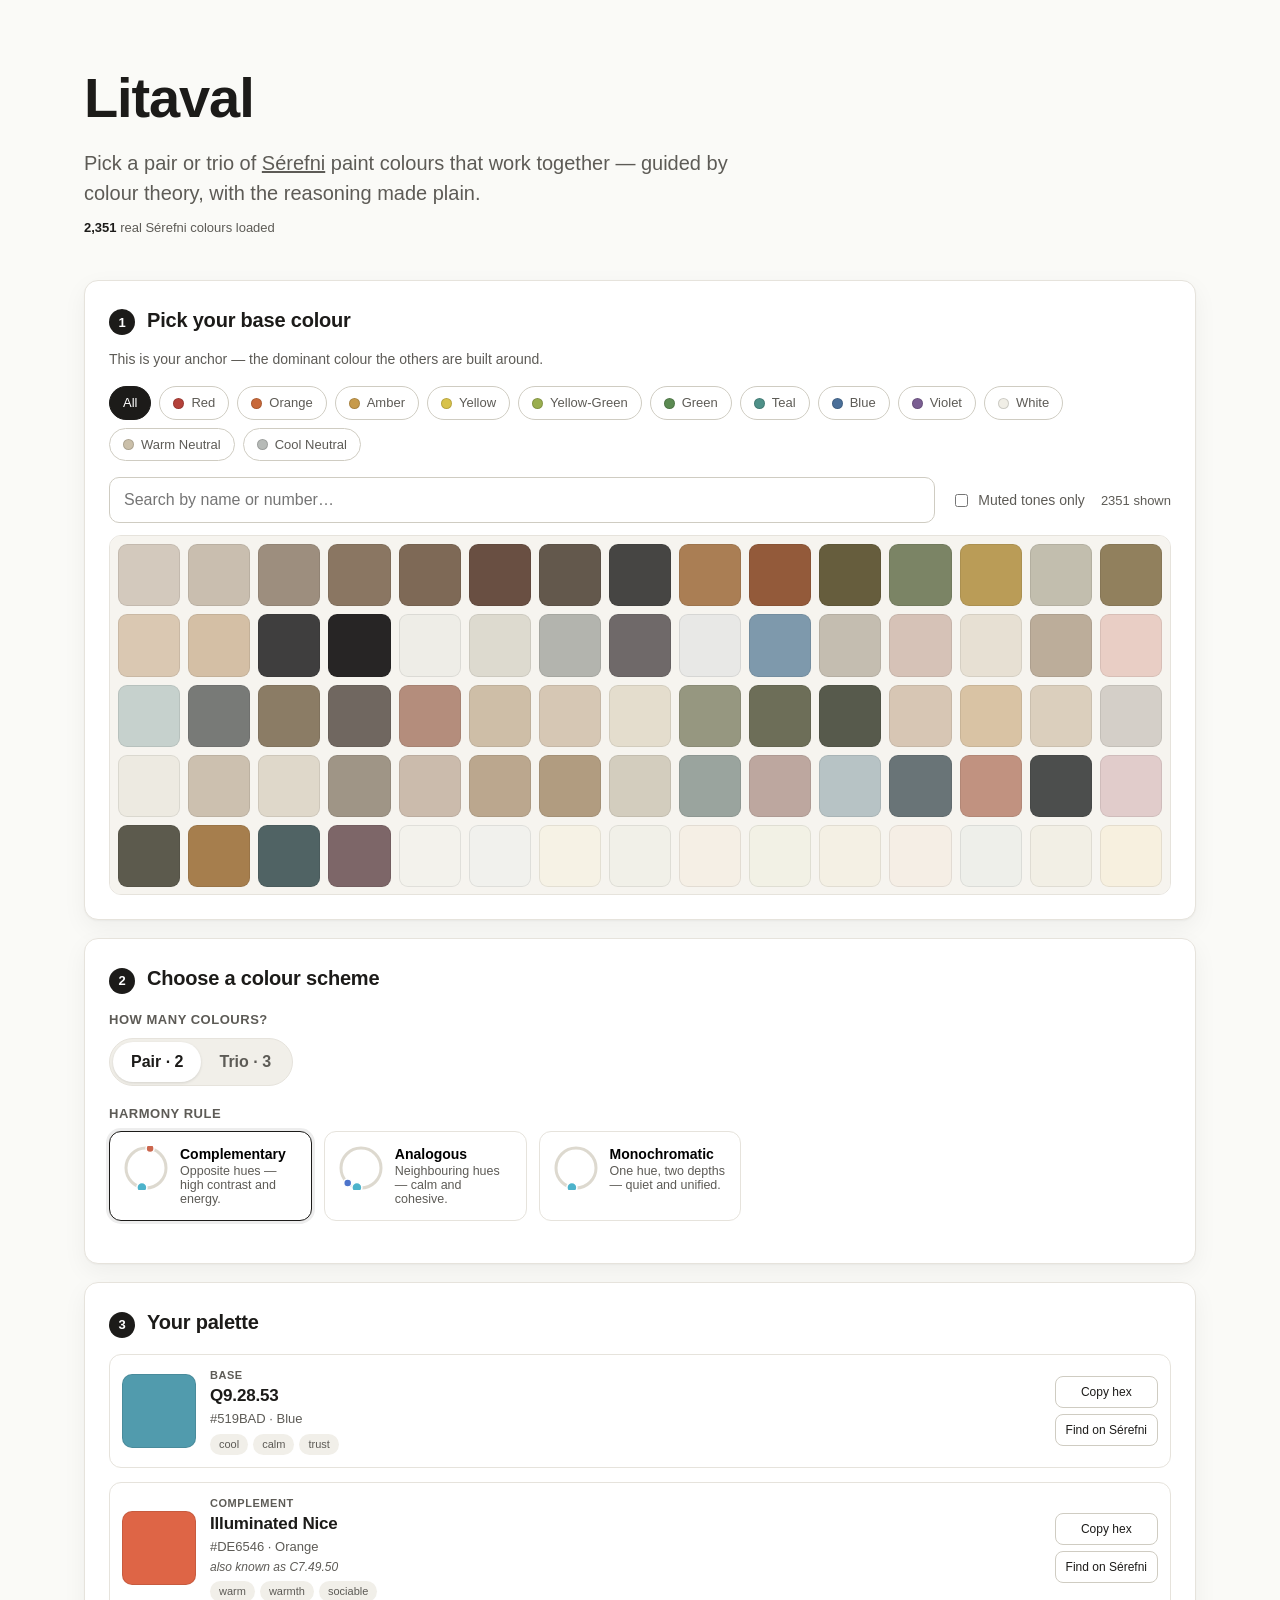
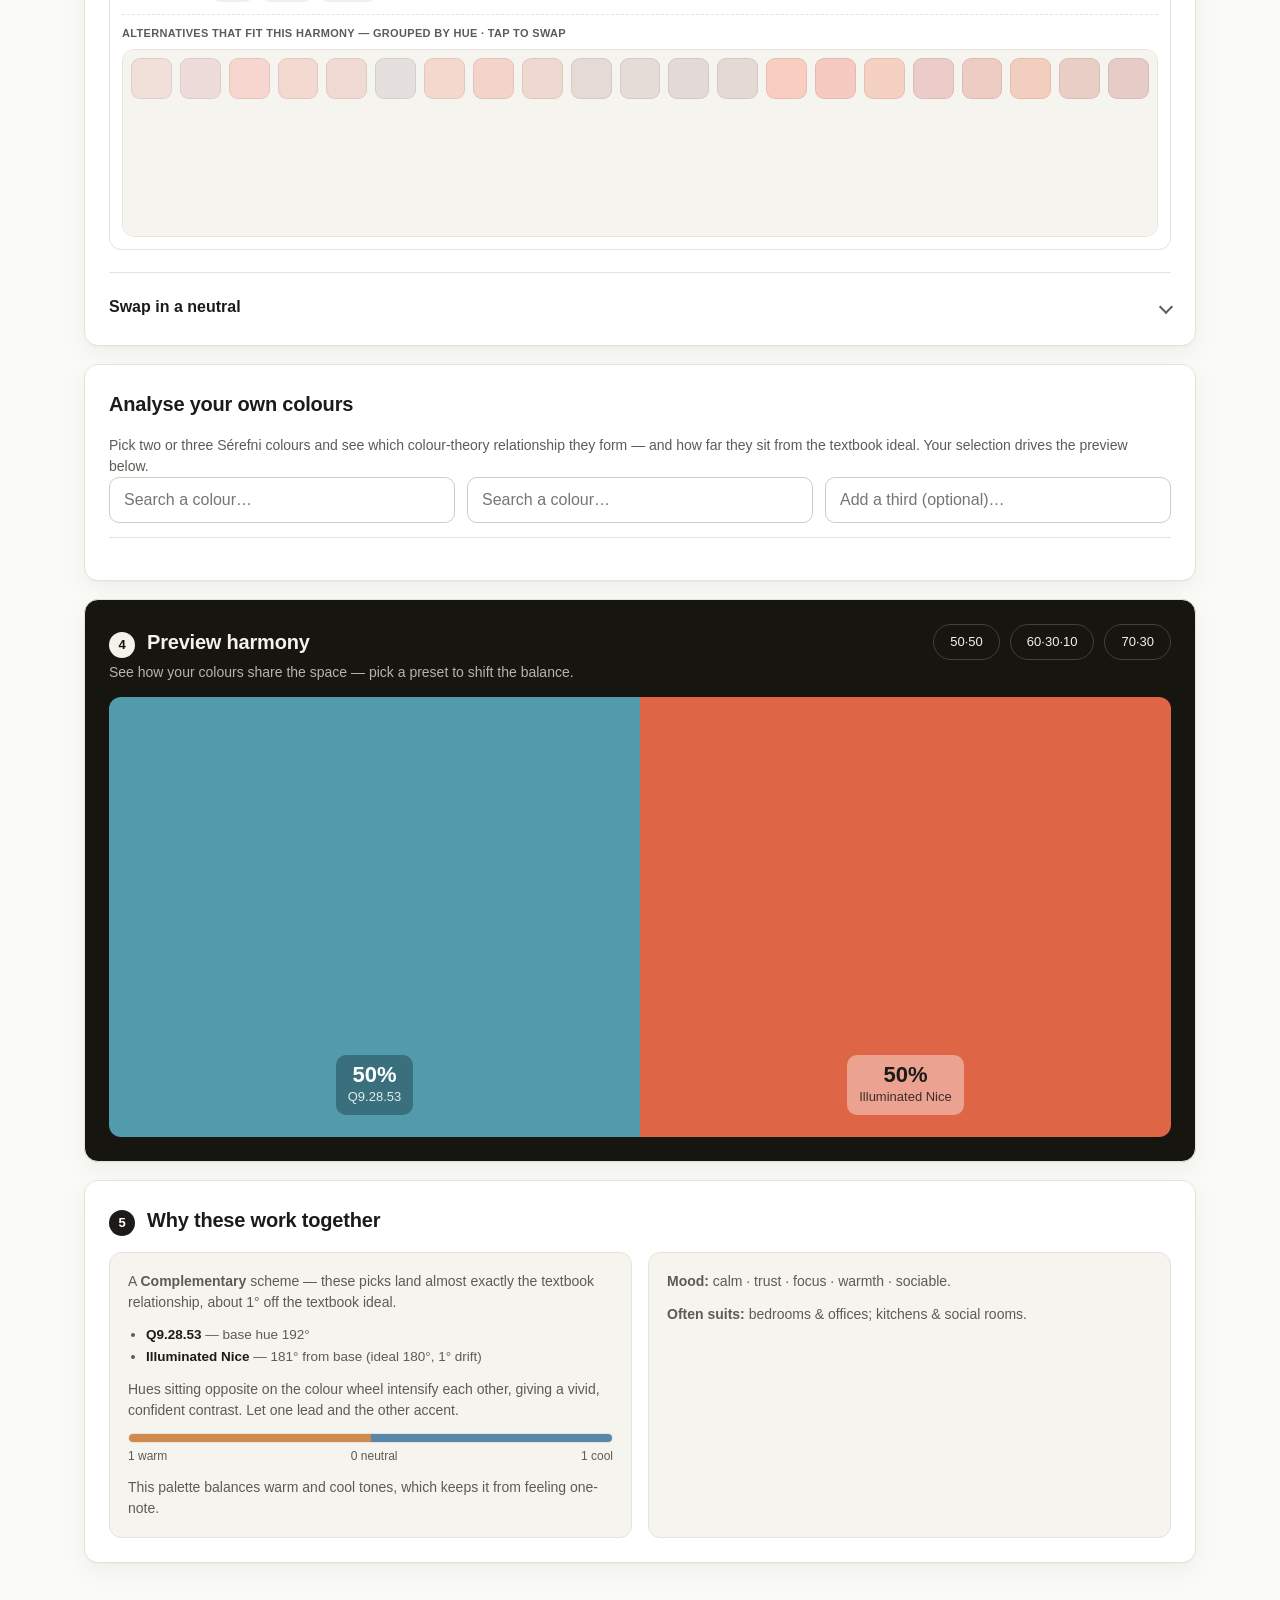
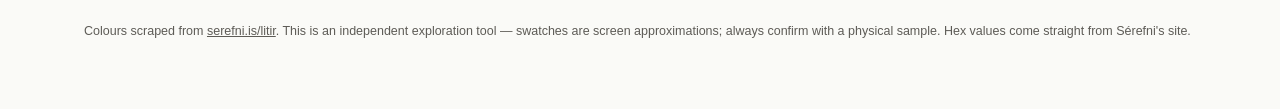
==== index.html @ 55860ec3 "Show deviation from theory in the "Why these work together" panel Section 5 now mirrors the analyser" ====
<!DOCTYPE html>
<html lang="en">
<head>
<meta charset="utf-8">
<meta name="viewport" content="width=device-width, initial-scale=1">
<title>Litaval — Serefni colour pairing tool</title>
<link rel="preconnect" href="https://serefni.is">
<link rel="stylesheet" href="styles.css?v=10">
</head>
<body>

<header class="hero">
  <div class="wrap">
    <h1>Litaval</h1>
    <p class="lede">Pick a pair or trio of <a href="https://serefni.is/litir/" target="_blank" rel="noopener">Sérefni</a> paint colours that work together — guided by colour theory, with the reasoning made plain.</p>
    <p class="count"><strong id="colorCount">0</strong> real Sérefni colours loaded</p>
  </div>
</header>

<main class="wrap">

  <!-- STEP 1: base colour -->
  <section class="panel" id="basePanel">
    <div class="step"><span class="num">1</span><h2>Pick your base colour</h2>
      <p class="hint">This is your anchor — the dominant colour the others are built around.</p>
    </div>

    <div class="family-chips" id="familyChips"><!-- injected --></div>
    <div class="filters">
      <input type="search" id="search" placeholder="Search by name or number…" autocomplete="off">
      <label class="check"><input type="checkbox" id="mutedOnly"> Muted tones only</label>
      <span class="grid-count" id="gridCount"></span>
    </div>
    <div class="swatch-grid" id="swatchGrid"><!-- injected --></div>
  </section>

  <!-- STEP 2: scheme + harmony -->
  <section class="panel" id="schemePanel">
    <div class="step"><span class="num">2</span><h2>Choose a colour scheme</h2></div>

    <div class="row">
      <div class="field">
        <label>How many colours?</label>
        <div class="seg" id="countToggle" role="tablist" aria-label="Number of colours">
          <button class="seg-btn is-active" data-count="2" role="tab" aria-selected="true">Pair · 2</button>
          <button class="seg-btn" data-count="3" role="tab" aria-selected="false">Trio · 3</button>
        </div>
      </div>
    </div>

    <div class="field">
      <label>Harmony rule</label>
      <div class="harmony-grid" id="harmonyGrid"><!-- chips injected --></div>
    </div>
  </section>

  <!-- STEP 3: result palette -->
  <section class="panel" id="resultPanel" hidden>
    <div class="step"><span class="num">3</span><h2>Your palette</h2></div>
    <div class="palette-tray" id="paletteTray"><!-- slots injected --></div>

    <details class="neutral-picker" id="neutralPicker" hidden>
      <summary class="np-summary"><span>Swap in a neutral</span><span class="np-chevron" aria-hidden="true"></span></summary>
      <div class="np-body">
        <div class="np-head">
          <span class="np-target-label">Replace</span>
          <div class="seg np-target" id="neutralTarget" role="tablist" aria-label="Palette slot to replace"><!-- slot tabs injected --></div>
        </div>
        <p class="hint">Neutrals work alongside any scheme. Pick the slot to replace, then tap a neutral to drop it in.</p>
        <div class="family-chips np-fams" id="neutralFams"><!-- chips injected --></div>
        <div class="swatch-grid np-grid" id="neutralGrid"><!-- neutral swatches injected --></div>
      </div>
    </details>
  </section>

  <!-- OPTIONAL: analyse your own colours -->
  <section class="panel analyze-panel" id="analyzePanel">
    <div class="step"><h2>Analyse your own colours</h2></div>
    <p class="hint">Pick two or three Sérefni colours and see which colour-theory relationship they form — and how far they sit from the textbook ideal. Your selection drives the preview below.</p>
    <div class="analyze-slots" id="analyzeSlots"><!-- search-selects injected --></div>
    <div class="analyze-result" id="analyzeResult" hidden><!-- readout injected --></div>
  </section>

  <!-- STEP 4: preview the harmony in proportion -->
  <section class="panel ratio-section" id="ratioSection" hidden>
    <div class="ratio-head">
      <div class="step"><span class="num">4</span><h2>Preview harmony</h2></div>
      <div class="ratio-presets">
        <button data-preset="even">50·50</button>
        <button data-preset="603010">60·30·10</button>
        <button data-preset="7030">70·30</button>
      </div>
    </div>
    <p class="hint">See how your colours share the space — pick a preset to shift the balance.</p>
    <div class="ratio-band" id="ratioBand"><!-- segments injected --></div>
  </section>

  <!-- STEP 5: why it works -->
  <section class="panel" id="whySection" hidden>
    <div class="step"><span class="num">5</span><h2>Why these work together</h2></div>
    <div class="why-grid" id="whyPanel"><!-- injected --></div>
  </section>
</main>

<footer class="wrap site-foot">
  <p>Colours scraped from <a href="https://serefni.is/litir/" target="_blank" rel="noopener">serefni.is/litir</a>. This is an independent exploration tool — swatches are screen approximations; always confirm with a physical sample. Hex values come straight from Sérefni's site.</p>
</footer>

<script src="colors.js?v=10"></script>
<script src="app.js?v=10"></script>
</body>
</html>
---- styles.css ----
:root{
  --bg:#fafaf7; --panel:#ffffff; --ink:#1c1b19; --ink-soft:#5d5b56;
  --line:#e6e3dc; --line-strong:#cfccc2; --accent:#1c1b19;
  --radius:14px; --shadow:0 1px 2px rgba(0,0,0,.04),0 8px 24px rgba(0,0,0,.05);
  --font:-apple-system,BlinkMacSystemFont,"Segoe UI",Roboto,Helvetica,Arial,sans-serif;
}
*{box-sizing:border-box}
html,body{margin:0}
body{
  background:var(--bg); color:var(--ink); font-family:var(--font);
  line-height:1.5; -webkit-font-smoothing:antialiased;
}
a{color:inherit}
.wrap{max-width:1160px; margin:0 auto; padding:0 24px}

/* hero */
.hero{padding:56px 0 24px}
.hero h1{font-size:clamp(34px,6vw,56px); letter-spacing:-.02em; margin:0 0 8px; font-weight:680}
.lede{font-size:clamp(16px,2vw,20px); color:var(--ink-soft); max-width:60ch; margin:0 0 10px}
.count{font-size:13px; color:var(--ink-soft); margin:0}
.count strong{color:var(--ink)}

/* panels */
.panel{
  background:var(--panel); border:1px solid var(--line); border-radius:var(--radius);
  box-shadow:var(--shadow); padding:24px; margin:18px 0;
}
.step{display:flex; align-items:baseline; gap:12px; flex-wrap:wrap; margin-bottom:16px}
.step h2{font-size:20px; margin:0; letter-spacing:-.01em}
.step .num{
  flex:0 0 auto; width:26px; height:26px; border-radius:50%; background:var(--ink); color:#fff;
  font-size:13px; font-weight:600; display:grid; place-items:center;
}
.hint{color:var(--ink-soft); font-size:14px; margin:2px 0 0; flex-basis:100%}
.field{margin:0 0 18px}
.field>label{display:block; font-size:13px; font-weight:600; text-transform:uppercase; letter-spacing:.04em; color:var(--ink-soft); margin-bottom:8px}

/* segmented toggle */
.seg{display:inline-flex; background:#f1efe9; border:1px solid var(--line); border-radius:999px; padding:3px}
.seg-btn{
  border:0; background:transparent; font:inherit; font-weight:560; padding:8px 18px; border-radius:999px;
  cursor:pointer; color:var(--ink-soft);
}
.seg-btn.is-active{background:var(--panel); color:var(--ink); box-shadow:0 1px 3px rgba(0,0,0,.12)}

/* harmony chips */
.harmony-grid{display:grid; grid-template-columns:repeat(auto-fill,minmax(190px,1fr)); gap:12px}
.harmony-card{
  text-align:left; border:1.5px solid var(--line); background:var(--panel); border-radius:12px;
  padding:14px; cursor:pointer; display:flex; gap:12px; align-items:flex-start; transition:border-color .15s,box-shadow .15s;
}
.harmony-card:hover{border-color:var(--line-strong)}
.harmony-card.is-active{border-color:var(--ink); box-shadow:0 0 0 3px rgba(28,27,25,.08)}
.harmony-card .wheel{flex:0 0 auto}
.harmony-card .h-text{min-width:0; flex:1}
.harmony-card .h-name{display:block; font-weight:620; font-size:14px; overflow-wrap:break-word}
.harmony-card .h-desc{display:block; font-size:12.5px; color:var(--ink-soft); margin-top:2px; overflow-wrap:break-word}

/* filters */
.filters{display:flex; align-items:center; gap:16px; flex-wrap:wrap; margin-bottom:12px}
#search{
  flex:1 1 240px; min-width:200px; font:inherit; padding:10px 14px; border:1px solid var(--line-strong);
  border-radius:10px; background:#fff;
}
.check{display:flex; align-items:center; gap:7px; font-size:14px; color:var(--ink-soft); cursor:pointer}
.grid-count{font-size:13px; color:var(--ink-soft); margin-left:auto}
.family-chips{display:flex; flex-wrap:wrap; gap:8px; margin-bottom:16px}
.fchip{
  border:1px solid var(--line-strong); background:#fff; border-radius:999px; padding:6px 13px;
  font:inherit; font-size:13px; cursor:pointer; display:inline-flex; align-items:center; gap:7px; color:var(--ink-soft);
}
.fchip .dot{width:11px; height:11px; border-radius:50%; border:1px solid rgba(0,0,0,.15)}
.fchip.is-active{background:var(--ink); color:#fff; border-color:var(--ink)}

/* swatch grid */
.swatch-grid{
  display:grid; grid-template-columns:repeat(auto-fill,minmax(58px,1fr)); gap:8px;
  max-height:360px; overflow-x:hidden; overflow-y:auto; padding:8px; border:1px solid var(--line); border-radius:12px; background:#f6f4ef;
}
.swatch{
  aspect-ratio:1; border-radius:9px; border:1px solid rgba(0,0,0,.08); cursor:pointer; position:relative;
  background-size:cover; background-position:center; transition:transform .1s;
}
.swatch:hover{transform:scale(1.07); z-index:2; box-shadow:0 4px 12px rgba(0,0,0,.18)}
.swatch.is-base,.swatch.is-sel{box-shadow:inset 0 0 0 2px #fff, inset 0 0 0 5px var(--ink); z-index:3}
/* the textbook/default pick keeps a star badge so it stays findable after swaps */
.swatch.is-best::after{
  content:"★"; position:absolute; top:-5px; right:-5px; z-index:4;
  width:15px; height:15px; border-radius:50%; background:#fff; color:#111;
  font-size:9px; line-height:15px; text-align:center;
  box-shadow:0 1px 4px rgba(0,0,0,.35); pointer-events:none;
}
/* shared tooltip lives on <body> so the scrolling swatch grid can't clip it */
#floatTip{
  position:fixed; z-index:999; pointer-events:none; opacity:0; transition:opacity .12s;
  background:var(--ink); color:#fff; font-size:11px; line-height:1.4; padding:5px 9px; border-radius:7px;
  max-width:280px; white-space:normal; box-shadow:0 4px 14px rgba(0,0,0,.25);
}
#floatTip.show{opacity:1}

/* result layout */
/* neutral picker (within Step 3) — collapsible */
.neutral-picker{margin-top:22px; padding-top:20px; border-top:1px solid var(--line)}
.np-summary{
  list-style:none; cursor:pointer; display:flex; align-items:center; justify-content:space-between;
  gap:12px; font-size:16px; font-weight:640; padding:2px 0;
}
.np-summary::-webkit-details-marker{display:none}
.np-chevron{flex:0 0 auto; width:10px; height:10px; border-right:2px solid var(--ink-soft); border-bottom:2px solid var(--ink-soft); transform:rotate(45deg); transition:transform .18s}
.neutral-picker[open] .np-chevron{transform:rotate(-135deg)}
.np-body{margin-top:16px}
.np-head{display:flex; align-items:center; gap:12px; flex-wrap:wrap}
.np-target-label{font-size:11px; font-weight:600; text-transform:uppercase; letter-spacing:.04em; color:var(--ink-soft)}
.np-fams{margin-top:4px}

.palette-tray{display:grid; grid-template-columns:1fr 1fr; gap:14px}
.slot.wide{grid-column:1 / -1}
@media(max-width:560px){.palette-tray{grid-template-columns:1fr} .slot.wide{grid-column:auto}}
.slot{
  display:flex; flex-direction:column; gap:12px; border:1px solid var(--line); border-radius:12px; padding:12px; background:#fff;
}
.slot-main{display:flex; gap:14px; align-items:center}
.alts{padding-top:10px; border-top:1px dashed var(--line)}
.alts-label{display:block; font-size:11px; font-weight:600; text-transform:uppercase; letter-spacing:.03em; color:var(--ink-soft); margin-bottom:8px}
/* alternatives reuse the standard swatch-grid component; shorter so inline slots stay compact */
.alt-grid{max-height:188px; grid-template-columns:repeat(auto-fill,minmax(40px,1fr))}
.slot .chip-big{
  width:74px; height:74px; flex:0 0 auto; border-radius:10px; border:1px solid rgba(0,0,0,.1);
  background-size:cover; background-position:center;
}
.slot .meta{flex:1; min-width:0}
.slot .role{font-size:11px; font-weight:700; text-transform:uppercase; letter-spacing:.05em; color:var(--ink-soft)}
.slot .nm{font-size:17px; font-weight:620; letter-spacing:-.01em}
.slot .sub{font-size:13px; color:var(--ink-soft)}
.slot .aka{font-size:12px; color:var(--ink-soft); font-style:italic; margin-top:3px; line-height:1.35}
.slot .tags{display:flex; flex-wrap:wrap; gap:5px; margin-top:6px}
.tag{font-size:11px; background:#f1efe9; border-radius:999px; padding:2px 9px; color:var(--ink-soft)}
.slot .acts{display:flex; flex-direction:column; gap:6px; flex:0 0 auto}
.slot .acts button, .slot .acts a{
  font:inherit; font-size:12px; border:1px solid var(--line-strong); background:#fff; border-radius:8px;
  padding:6px 10px; cursor:pointer; text-decoration:none; color:var(--ink); text-align:center; white-space:nowrap;
}
.slot .acts button:hover{background:#f1efe9}

/* why panel */
.why-grid{display:grid; grid-template-columns:1fr 1fr; gap:16px}
@media(max-width:680px){.why-grid{grid-template-columns:1fr}}
.why-cell{background:#f6f4ef; border:1px solid var(--line); border-radius:12px; padding:18px}
.why-cell p{font-size:14px; color:var(--ink-soft); margin:0 0 12px}
.why-cell p:last-child{margin-bottom:0}
.why-cell .balance{display:flex; height:10px; border-radius:999px; overflow:hidden; border:1px solid var(--line); margin:6px 0 4px}
.why-cell .balance i{display:block; height:100%}
.why-cell .balance-label{font-size:12px; color:var(--ink-soft); display:flex; justify-content:space-between}

/* analyse-your-own-colours panel */
.analyze-slots{display:grid; grid-template-columns:repeat(auto-fit,minmax(220px,1fr)); gap:12px; margin-bottom:14px}
.aslot{position:relative; min-width:0}
.asearch{
  width:100%; font:inherit; padding:10px 14px; border:1px solid var(--line-strong);
  border-radius:10px; background:#fff;
}
.aresults{
  position:absolute; top:calc(100% + 4px); left:0; right:0; z-index:20; max-height:280px; overflow-y:auto;
  background:#fff; border:1px solid var(--line-strong); border-radius:10px; box-shadow:var(--shadow); padding:5px;
}
.ares{
  display:flex; align-items:center; gap:10px; width:100%; text-align:left; border:0; background:transparent;
  font:inherit; padding:7px 8px; border-radius:8px; cursor:pointer;
}
.ares:hover{background:#f1efe9}
.ares-sw{flex:0 0 auto; width:22px; height:22px; border-radius:6px; border:1px solid rgba(0,0,0,.12)}
.ares-nm{flex:1; min-width:0; font-size:14px; overflow:hidden; text-overflow:ellipsis; white-space:nowrap}
.ares-hex{flex:0 0 auto; font-size:12px; color:var(--ink-soft)}
.ares-empty{padding:10px; font-size:14px; color:var(--ink-soft)}
.achip{
  display:flex; align-items:center; gap:10px; width:100%; text-align:left; cursor:pointer;
  border:1px solid var(--line-strong); background:#fff; border-radius:10px; padding:9px 12px; font:inherit;
}
.achip:hover{background:#faf8f3}
.achip:hover .achip-x{color:var(--ink)}
.achip-sw{flex:0 0 auto; width:34px; height:34px; border-radius:8px; border:1px solid rgba(0,0,0,.12)}
.achip-meta{flex:1; min-width:0; display:flex; flex-direction:column}
.achip-nm{font-size:14px; font-weight:600; overflow:hidden; text-overflow:ellipsis; white-space:nowrap}
.achip-hex{font-size:12px; color:var(--ink-soft); overflow:hidden; text-overflow:ellipsis; white-space:nowrap}
.achip-x{flex:0 0 auto; font-size:13px; color:var(--ink-soft); transition:color .12s}
.analyze-result{display:flex; gap:18px; align-items:flex-start; flex-wrap:wrap; margin-top:4px; padding-top:18px; border-top:1px solid var(--line)}
.ares-wheel{flex:0 0 auto}
.awheel{display:block}
.ares-text{flex:1; min-width:240px}
.ares-verdict{font-size:15px; margin:0 0 10px}
.ares-lines{margin:0 0 12px; padding-left:18px; font-size:13.5px; color:var(--ink-soft)}
.ares-lines li{margin:2px 0}
.ares-lines strong{color:var(--ink)}

/* preview-harmony band — contained dark showcase card */
.ratio-section{background:#16150f; color:#f4f2ea}
.ratio-section .num{background:#f4f2ea; color:#16150f}
.ratio-section .hint{color:#b8b4a8}
.ratio-head{display:flex; align-items:center; justify-content:space-between; gap:16px; flex-wrap:wrap}
.ratio-head .step{margin-bottom:0}
.ratio-presets{display:flex; gap:10px; margin:0}
.ratio-presets button{
  font:inherit; font-size:13px; background:transparent; color:#f4f2ea; border:1px solid #43413a;
  border-radius:999px; padding:7px 16px; cursor:pointer;
}
.ratio-presets button:hover{background:#26241c}
.ratio-band{display:flex; width:100%; height:min(56vh,440px); border-radius:12px; overflow:hidden; position:relative; user-select:none; margin-top:14px}
.rseg{position:relative; height:100%; display:flex; align-items:flex-end; justify-content:center; overflow:hidden; min-width:0}
.rseg .rlabel{
  margin-bottom:22px; background:rgba(0,0,0,.32); backdrop-filter:blur(3px); color:#fff; padding:8px 12px;
  border-radius:10px; text-align:center; font-size:13px; max-width:90%;
}
.rseg .rlabel .pct{font-size:22px; font-weight:680; display:block; line-height:1.1}
.rseg .rlabel .rn{opacity:.85}

/* mobile / portrait: flip the proportion band to vertical (stacked) */
@media(max-width:640px){
  .ratio-band{flex-direction:column; height:min(70vh,520px)}
  .rseg{width:100%; height:auto; align-items:center}
  .rseg .rlabel{margin-bottom:0}
}

.site-foot{padding:28px 24px 56px; font-size:12.5px; color:var(--ink-soft); max-width:1160px}
.site-foot a{color:var(--ink-soft)}

.empty-hint{grid-column:1/-1; text-align:center; color:var(--ink-soft); font-size:14px; padding:24px 12px}
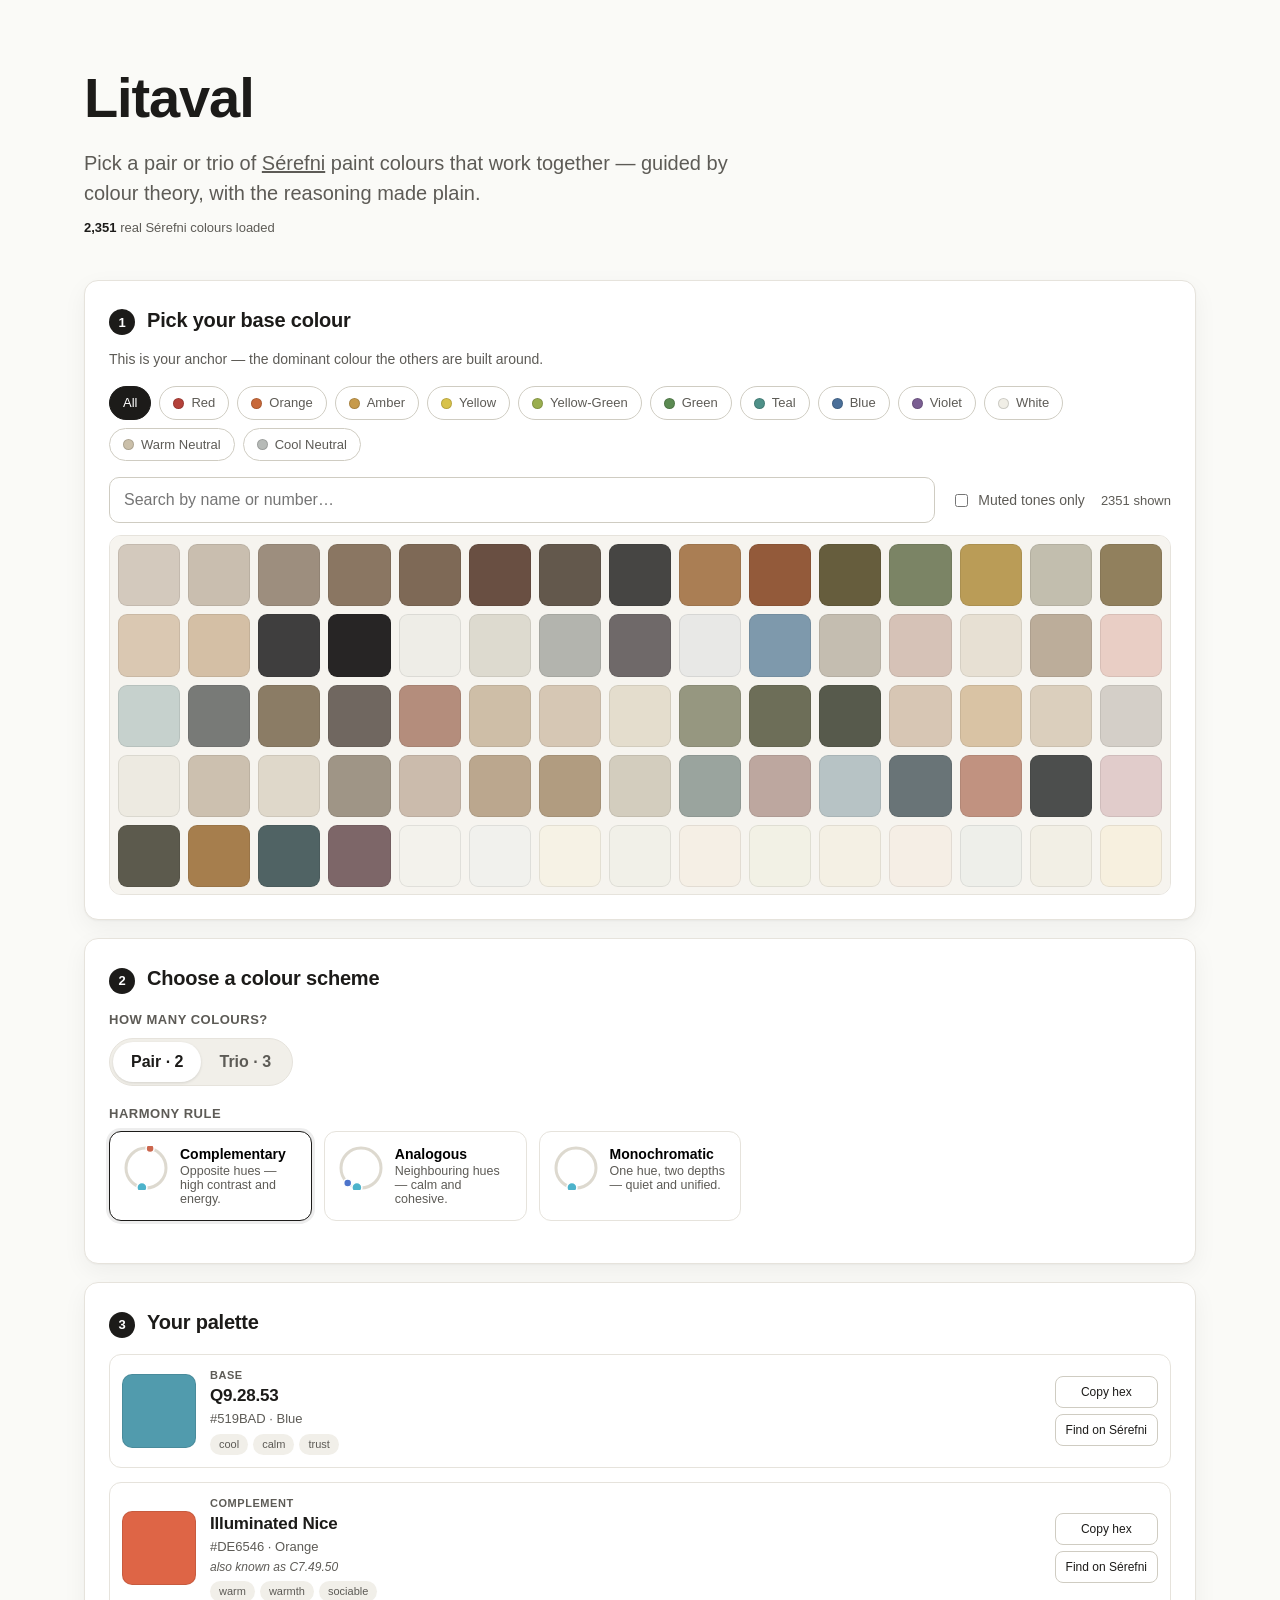
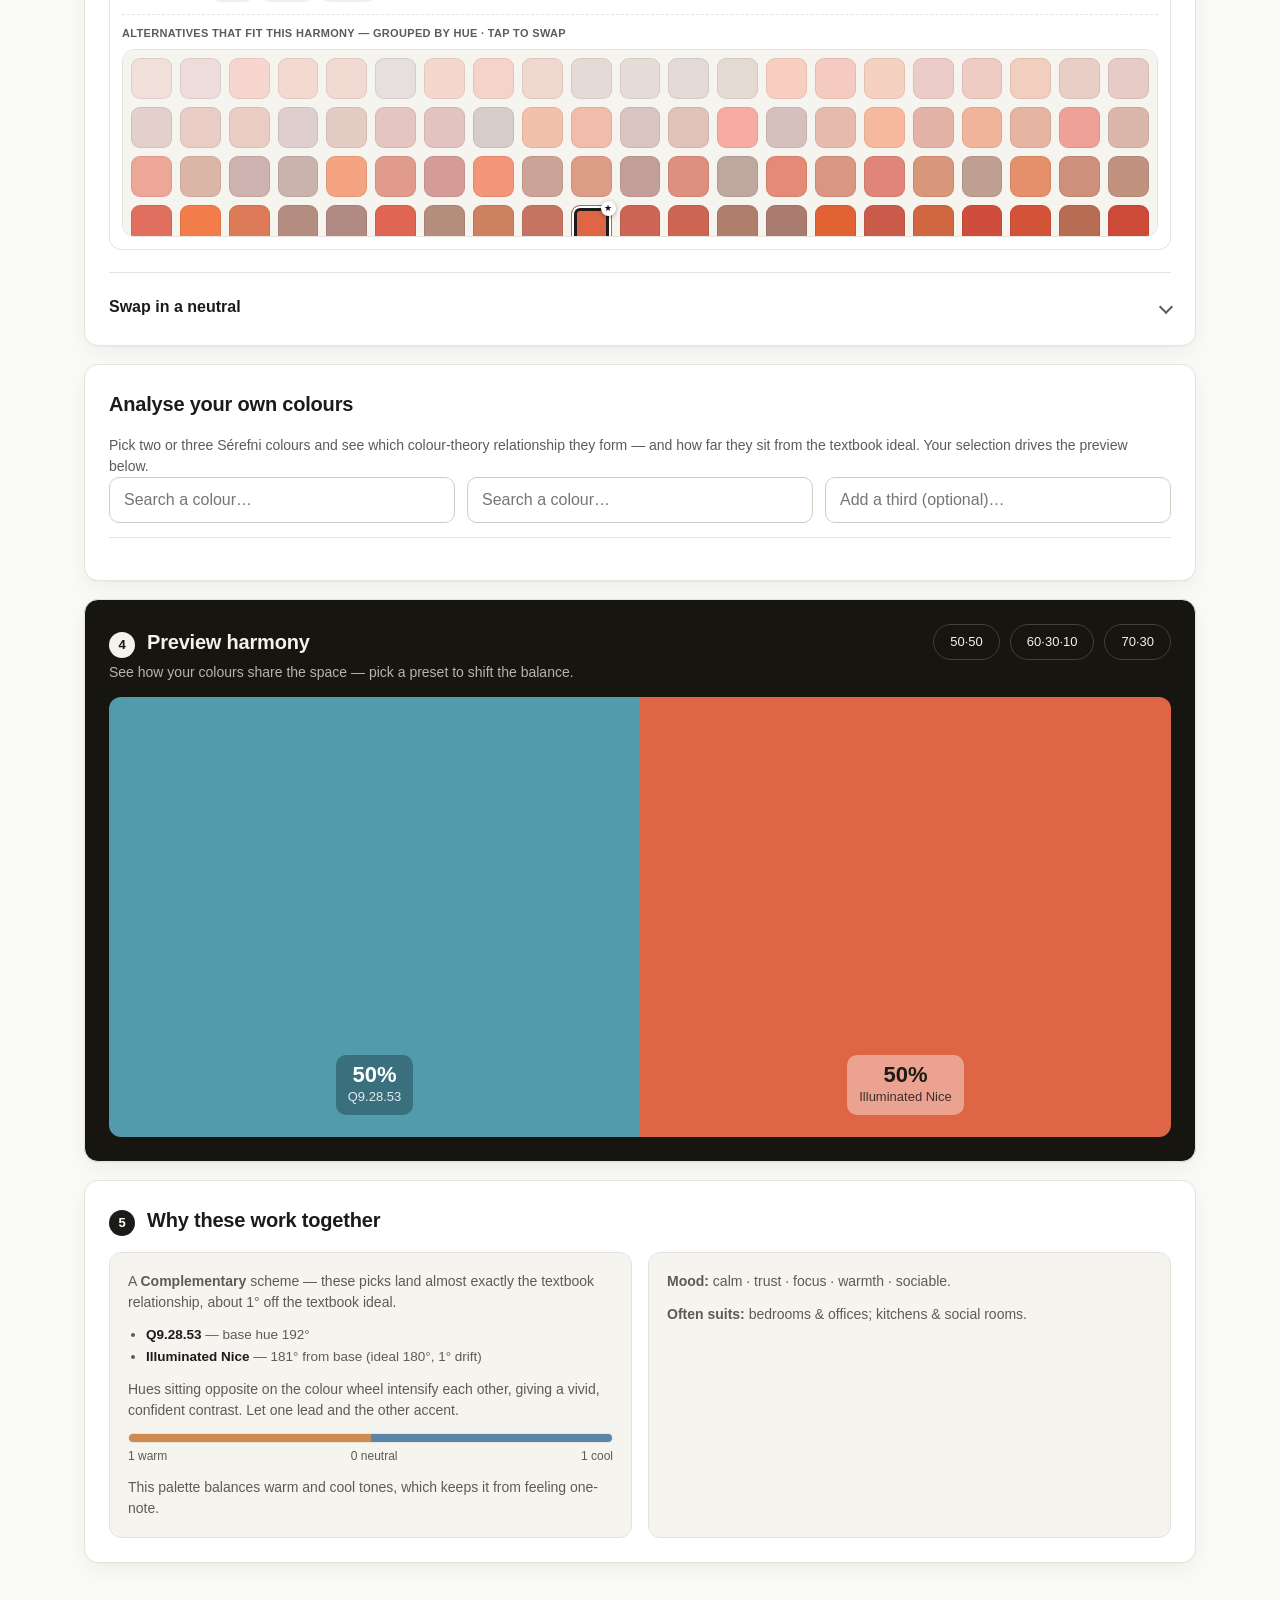
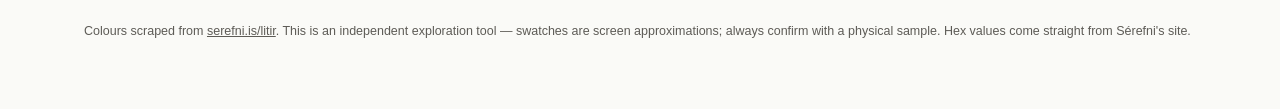
==== commit 184f1fd1: "Fix base-pick scroll target and lingering mobile tooltip - Selecting a base colour now scrolls to St" ====
--- a/index.html
+++ b/index.html
@@ -5,7 +5,7 @@
 <meta name="viewport" content="width=device-width, initial-scale=1">
 <title>Litaval — Serefni colour pairing tool</title>
 <link rel="preconnect" href="https://serefni.is">
-<link rel="stylesheet" href="styles.css?v=10">
+<link rel="stylesheet" href="styles.css?v=12">
 </head>
 <body>
 
@@ -106,7 +106,7 @@
   <p>Colours scraped from <a href="https://serefni.is/litir/" target="_blank" rel="noopener">serefni.is/litir</a>. This is an independent exploration tool — swatches are screen approximations; always confirm with a physical sample. Hex values come straight from Sérefni's site.</p>
 </footer>
 
-<script src="colors.js?v=10"></script>
-<script src="app.js?v=10"></script>
+<script src="colors.js?v=12"></script>
+<script src="app.js?v=12"></script>
 </body>
 </html>
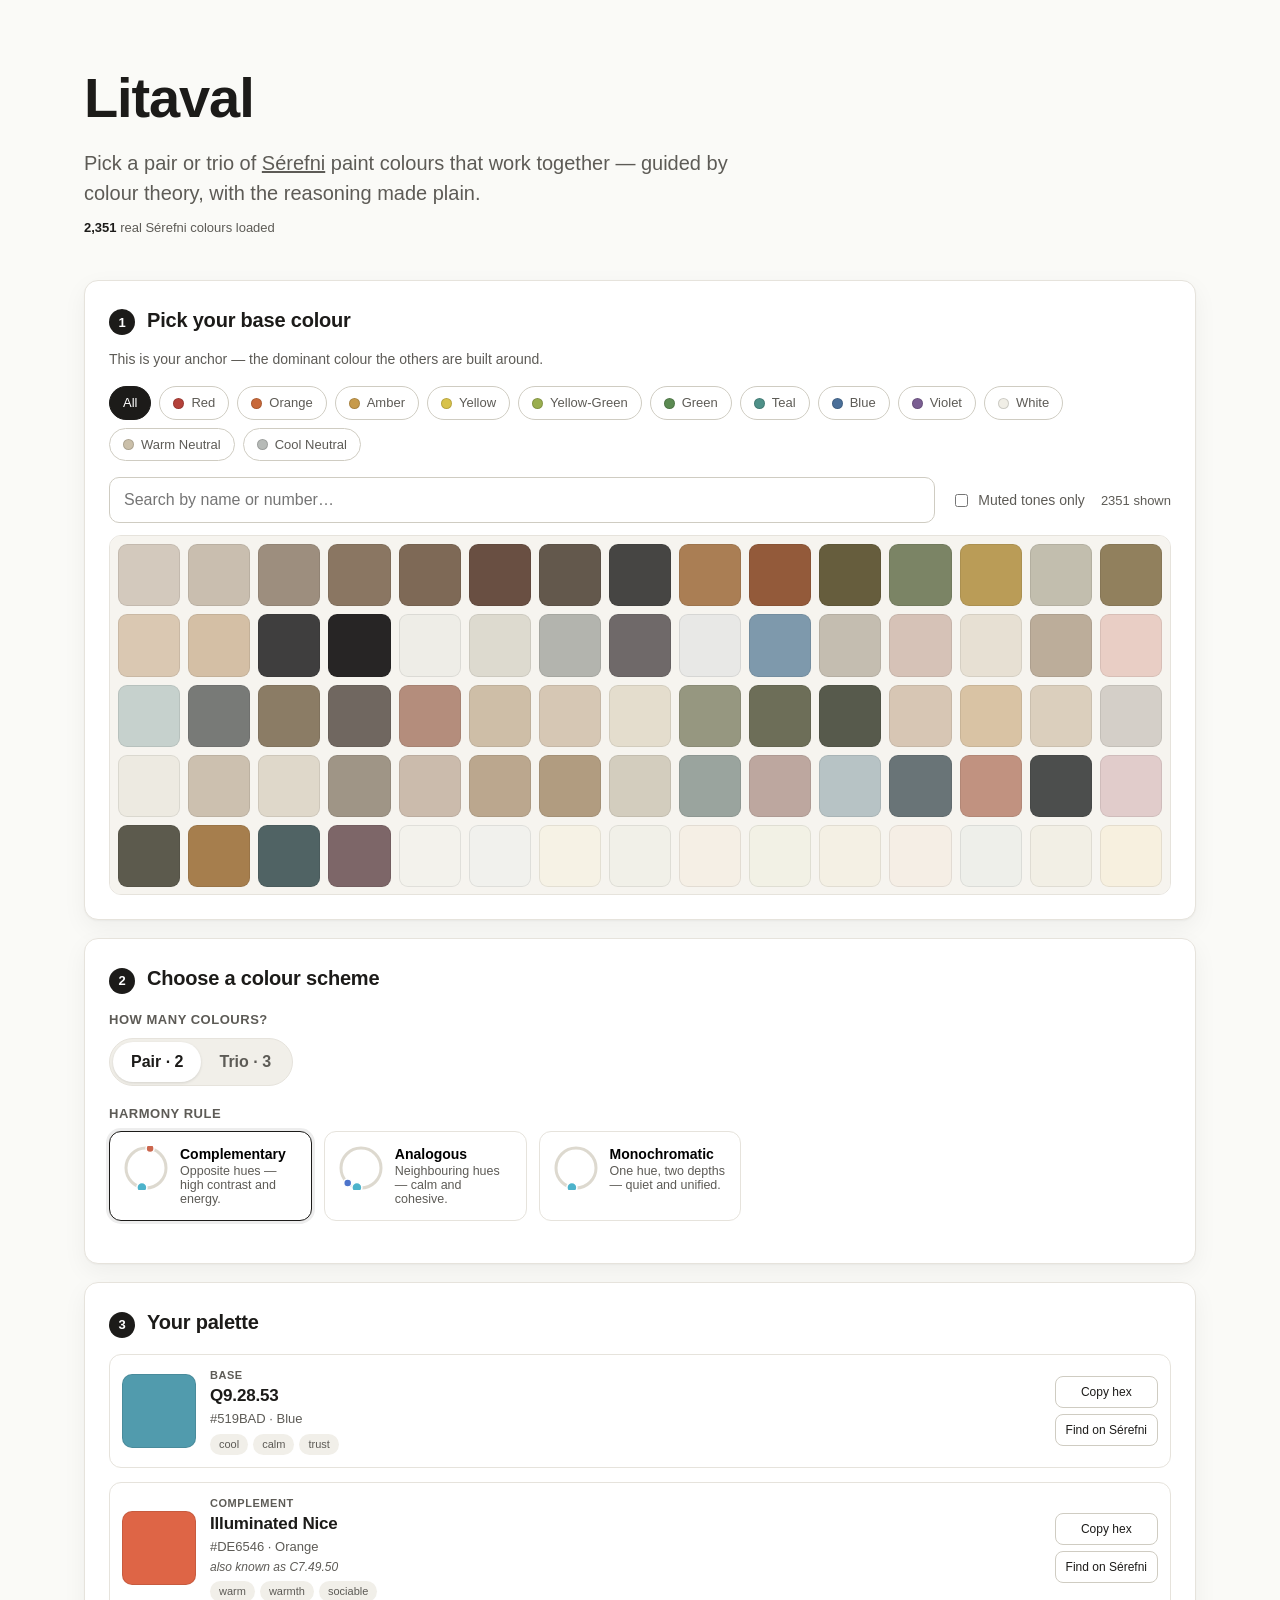
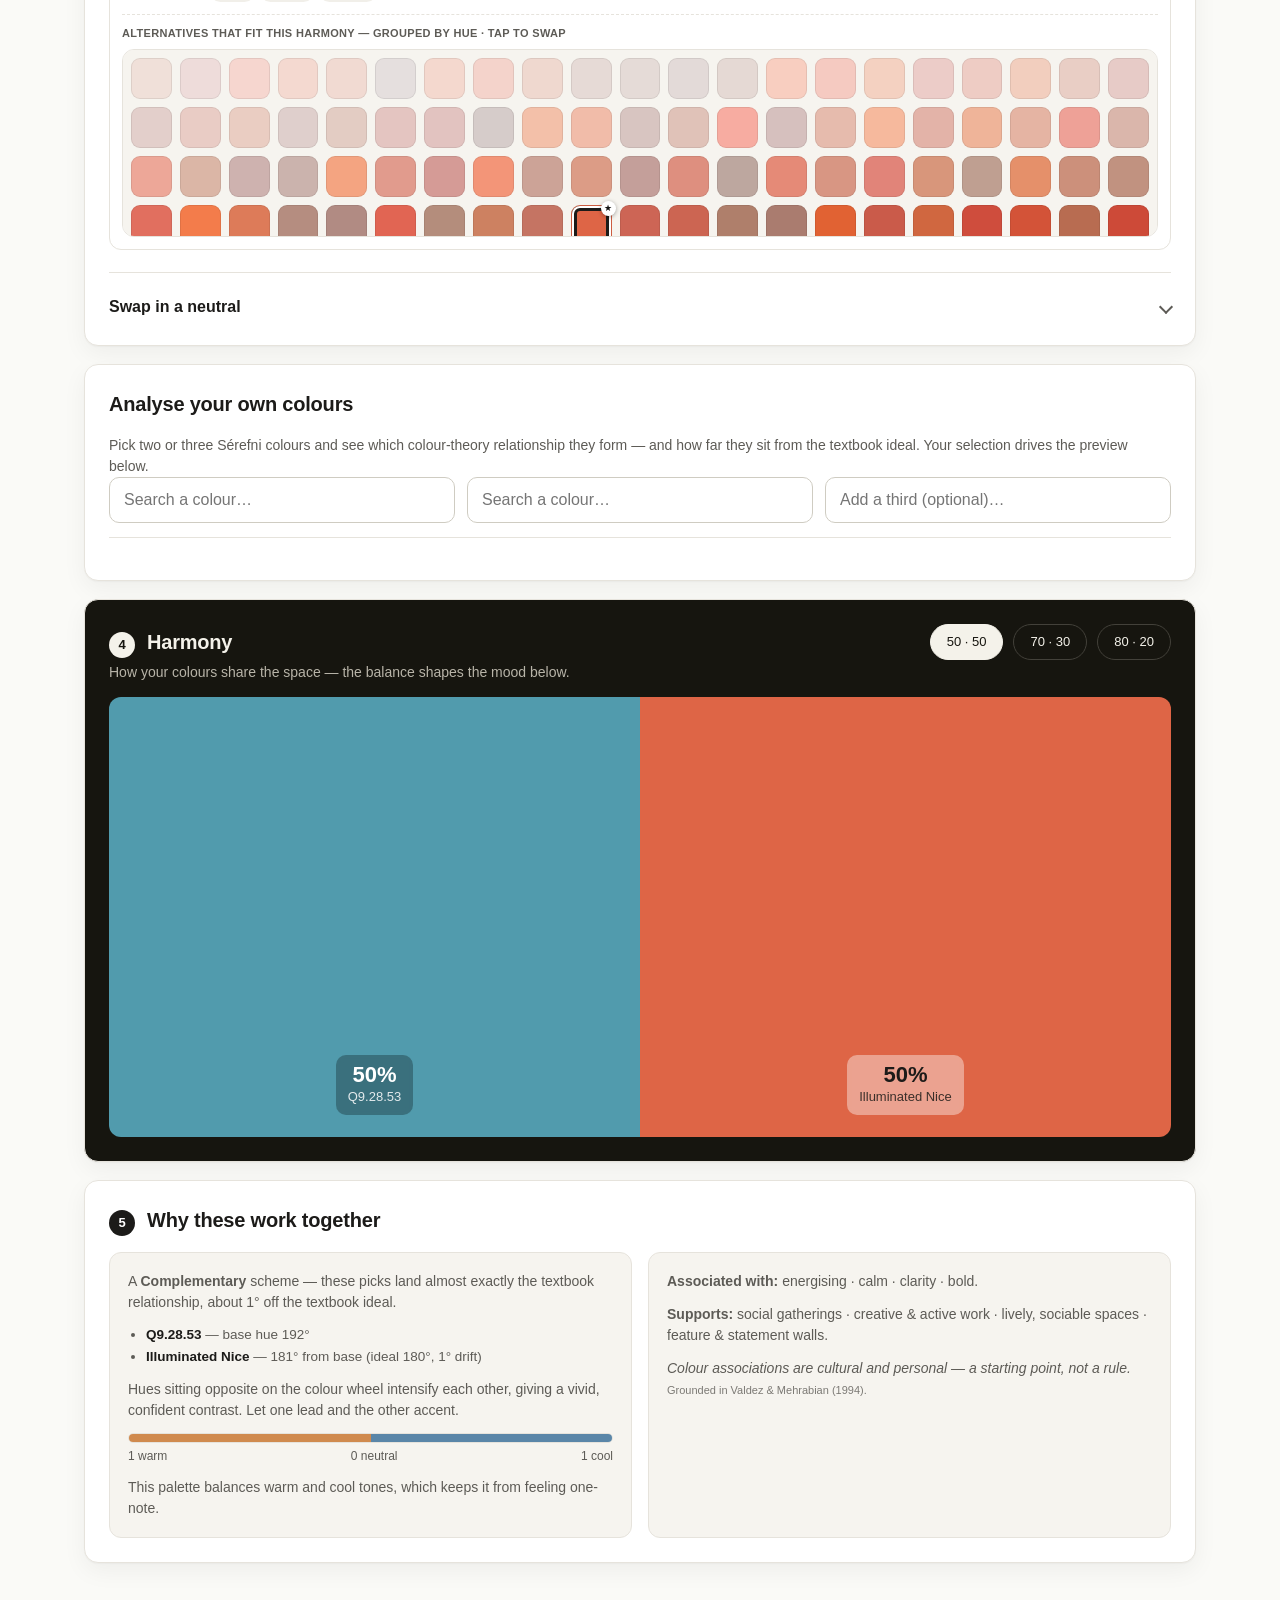
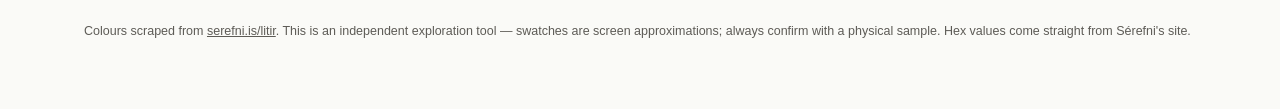
==== commit 1e2b08bd: "Replace family-based mood copy with a grounded hue/PAD model Step 5's mood readout no longer concate" ====
--- a/index.html
+++ b/index.html
@@ -5,7 +5,7 @@
 <meta name="viewport" content="width=device-width, initial-scale=1">
 <title>Litaval — Serefni colour pairing tool</title>
 <link rel="preconnect" href="https://serefni.is">
-<link rel="stylesheet" href="styles.css?v=12">
+<link rel="stylesheet" href="styles.css?v=14">
 </head>
 <body>
 
@@ -84,14 +84,10 @@
   <!-- STEP 4: preview the harmony in proportion -->
   <section class="panel ratio-section" id="ratioSection" hidden>
     <div class="ratio-head">
-      <div class="step"><span class="num">4</span><h2>Preview harmony</h2></div>
-      <div class="ratio-presets">
-        <button data-preset="even">50·50</button>
-        <button data-preset="603010">60·30·10</button>
-        <button data-preset="7030">70·30</button>
-      </div>
+      <div class="step"><span class="num">4</span><h2>Harmony</h2></div>
+      <div class="ratio-presets" id="ratioPresets"><!-- presets injected --></div>
     </div>
-    <p class="hint">See how your colours share the space — pick a preset to shift the balance.</p>
+    <p class="hint">How your colours share the space — the balance shapes the mood below.</p>
     <div class="ratio-band" id="ratioBand"><!-- segments injected --></div>
   </section>
 
@@ -106,7 +102,7 @@
   <p>Colours scraped from <a href="https://serefni.is/litir/" target="_blank" rel="noopener">serefni.is/litir</a>. This is an independent exploration tool — swatches are screen approximations; always confirm with a physical sample. Hex values come straight from Sérefni's site.</p>
 </footer>
 
-<script src="colors.js?v=12"></script>
-<script src="app.js?v=12"></script>
+<script src="colors.js?v=14"></script>
+<script src="app.js?v=14"></script>
 </body>
 </html>
--- a/styles.css
+++ b/styles.css
@@ -191,6 +191,8 @@
 .ares-lines{margin:0 0 12px; padding-left:18px; font-size:13.5px; color:var(--ink-soft)}
 .ares-lines li{margin:2px 0}
 .ares-lines strong{color:var(--ink)}
+.mood-caveat{font-size:12px; font-style:italic; color:var(--ink-soft); margin:14px 0 0}
+.mood-caveat .src{display:block; font-style:normal; font-size:11px; opacity:.8; margin-top:3px}
 
 /* preview-harmony band — contained dark showcase card */
 .ratio-section{background:#16150f; color:#f4f2ea}
@@ -204,6 +206,7 @@
   border-radius:999px; padding:7px 16px; cursor:pointer;
 }
 .ratio-presets button:hover{background:#26241c}
+.ratio-presets button.is-active{background:#f4f2ea; color:#16150f; border-color:#f4f2ea}
 .ratio-band{display:flex; width:100%; height:min(56vh,440px); border-radius:12px; overflow:hidden; position:relative; user-select:none; margin-top:14px}
 .rseg{position:relative; height:100%; display:flex; align-items:flex-end; justify-content:center; overflow:hidden; min-width:0}
 .rseg .rlabel{
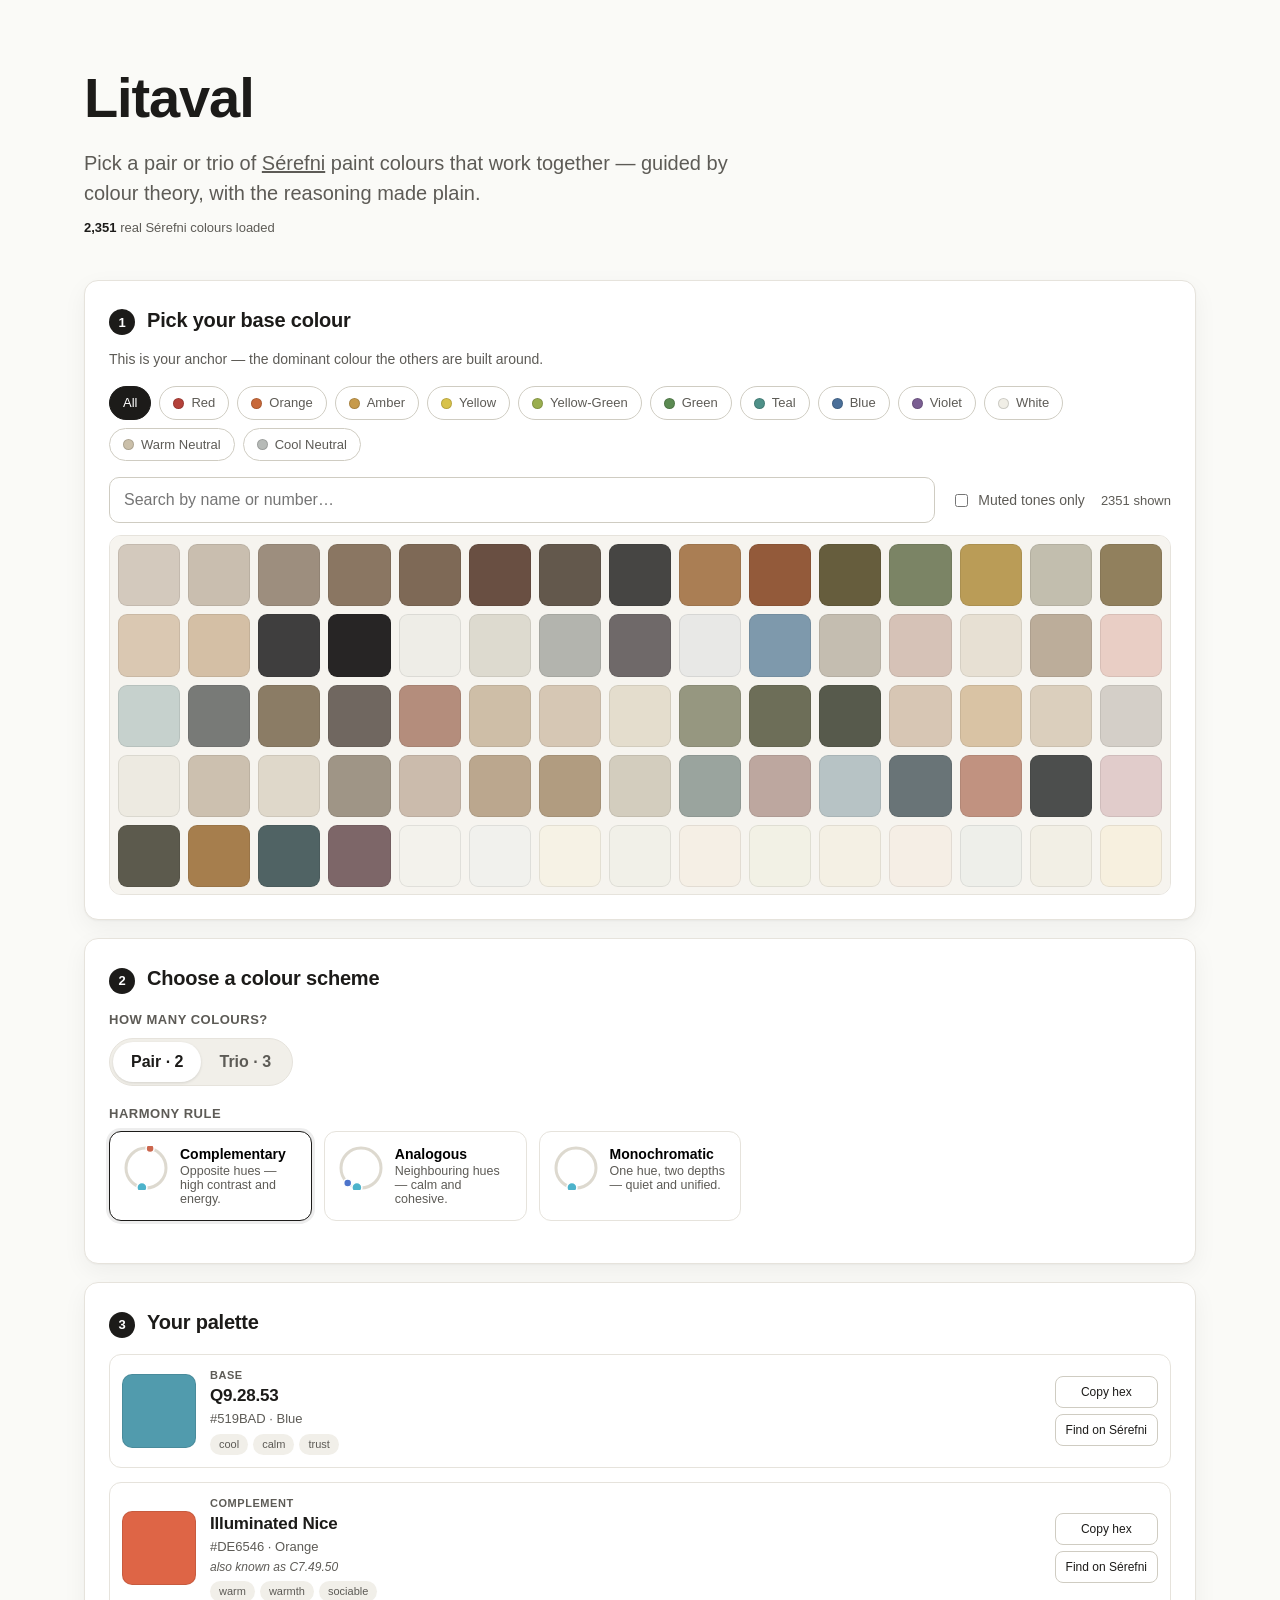
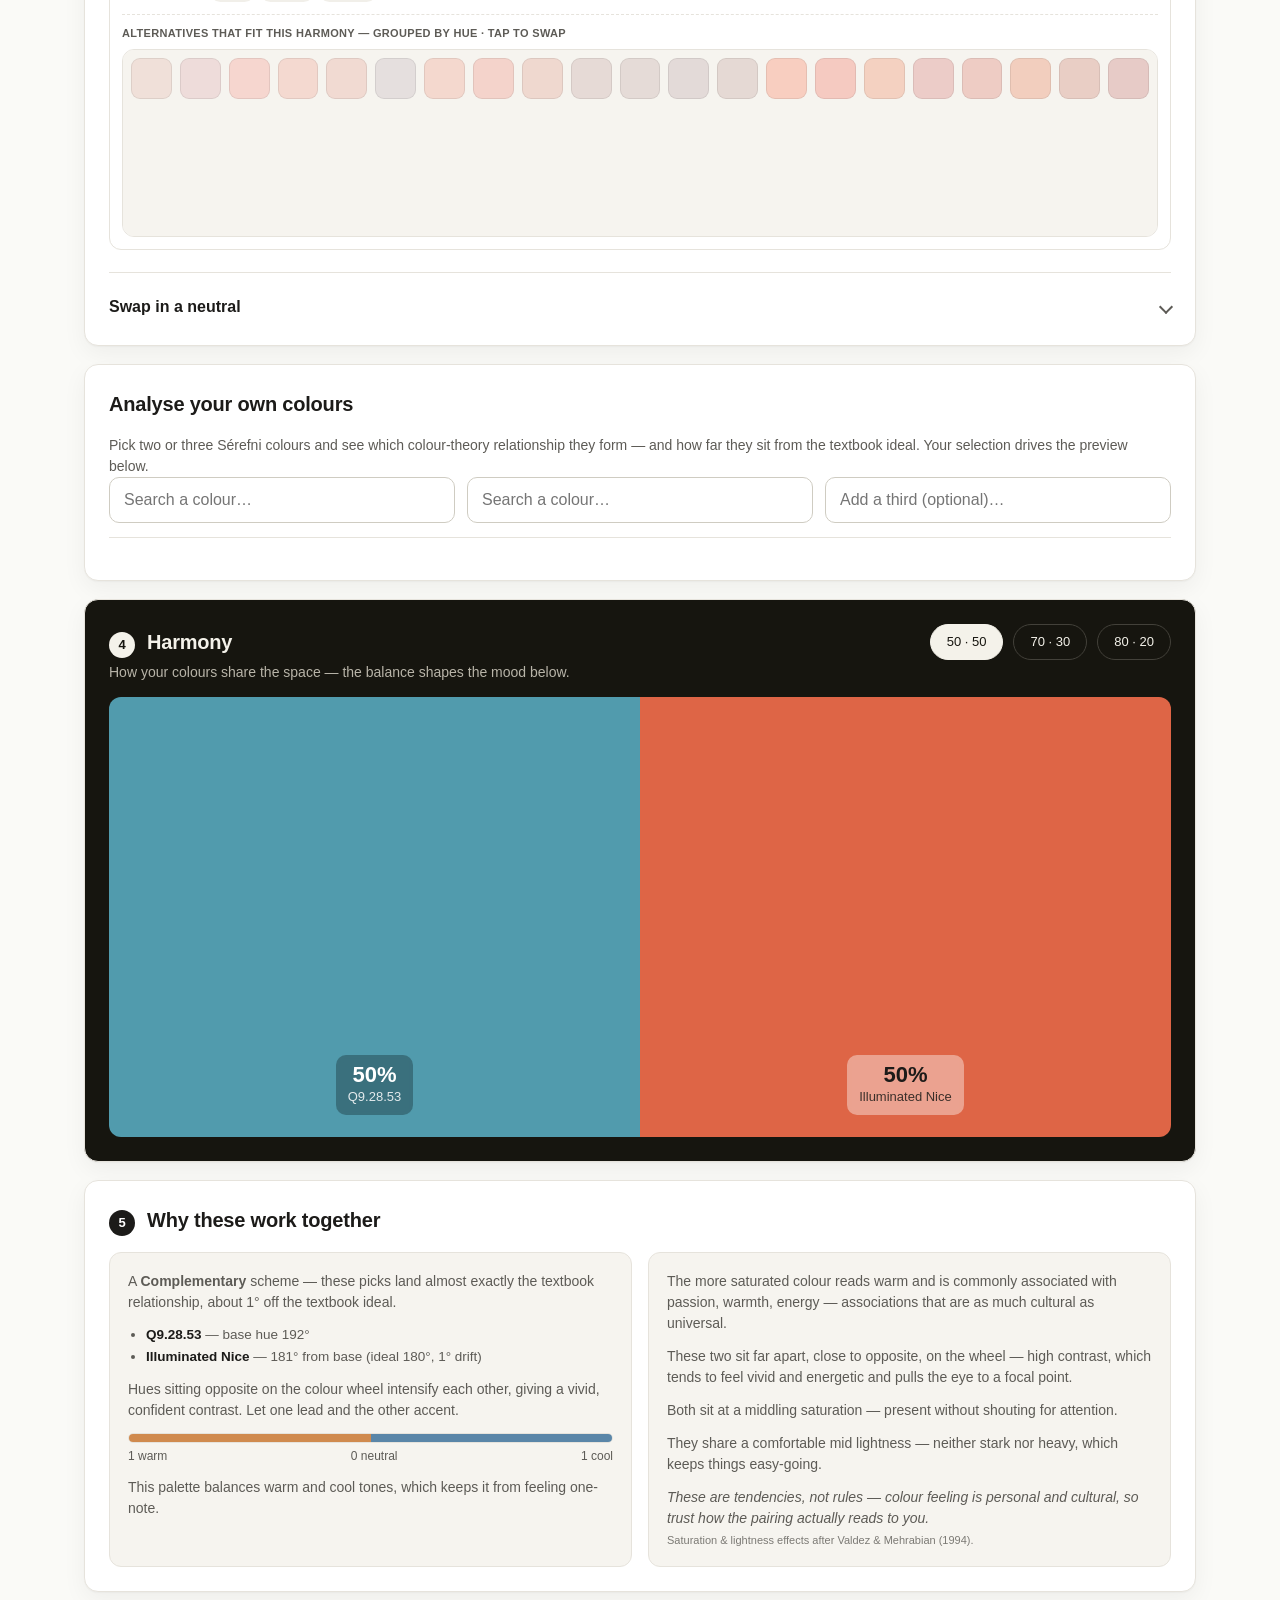
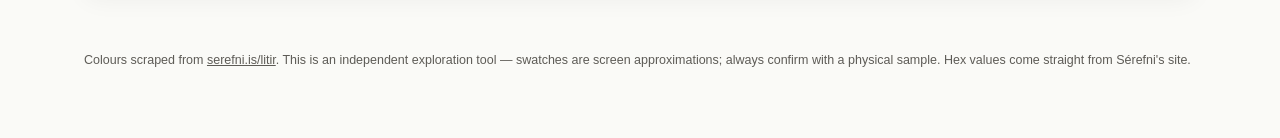
==== commit 0a3ce628: "Rewrite Step 5 mood card as plain-language, per-axis tendencies Replace the prescriptive "Associated" ====
--- a/index.html
+++ b/index.html
@@ -5,7 +5,7 @@
 <meta name="viewport" content="width=device-width, initial-scale=1">
 <title>Litaval — Serefni colour pairing tool</title>
 <link rel="preconnect" href="https://serefni.is">
-<link rel="stylesheet" href="styles.css?v=14">
+<link rel="stylesheet" href="styles.css?v=16">
 </head>
 <body>
 
@@ -102,7 +102,7 @@
   <p>Colours scraped from <a href="https://serefni.is/litir/" target="_blank" rel="noopener">serefni.is/litir</a>. This is an independent exploration tool — swatches are screen approximations; always confirm with a physical sample. Hex values come straight from Sérefni's site.</p>
 </footer>
 
-<script src="colors.js?v=14"></script>
-<script src="app.js?v=14"></script>
+<script src="colors.js?v=16"></script>
+<script src="app.js?v=16"></script>
 </body>
 </html>
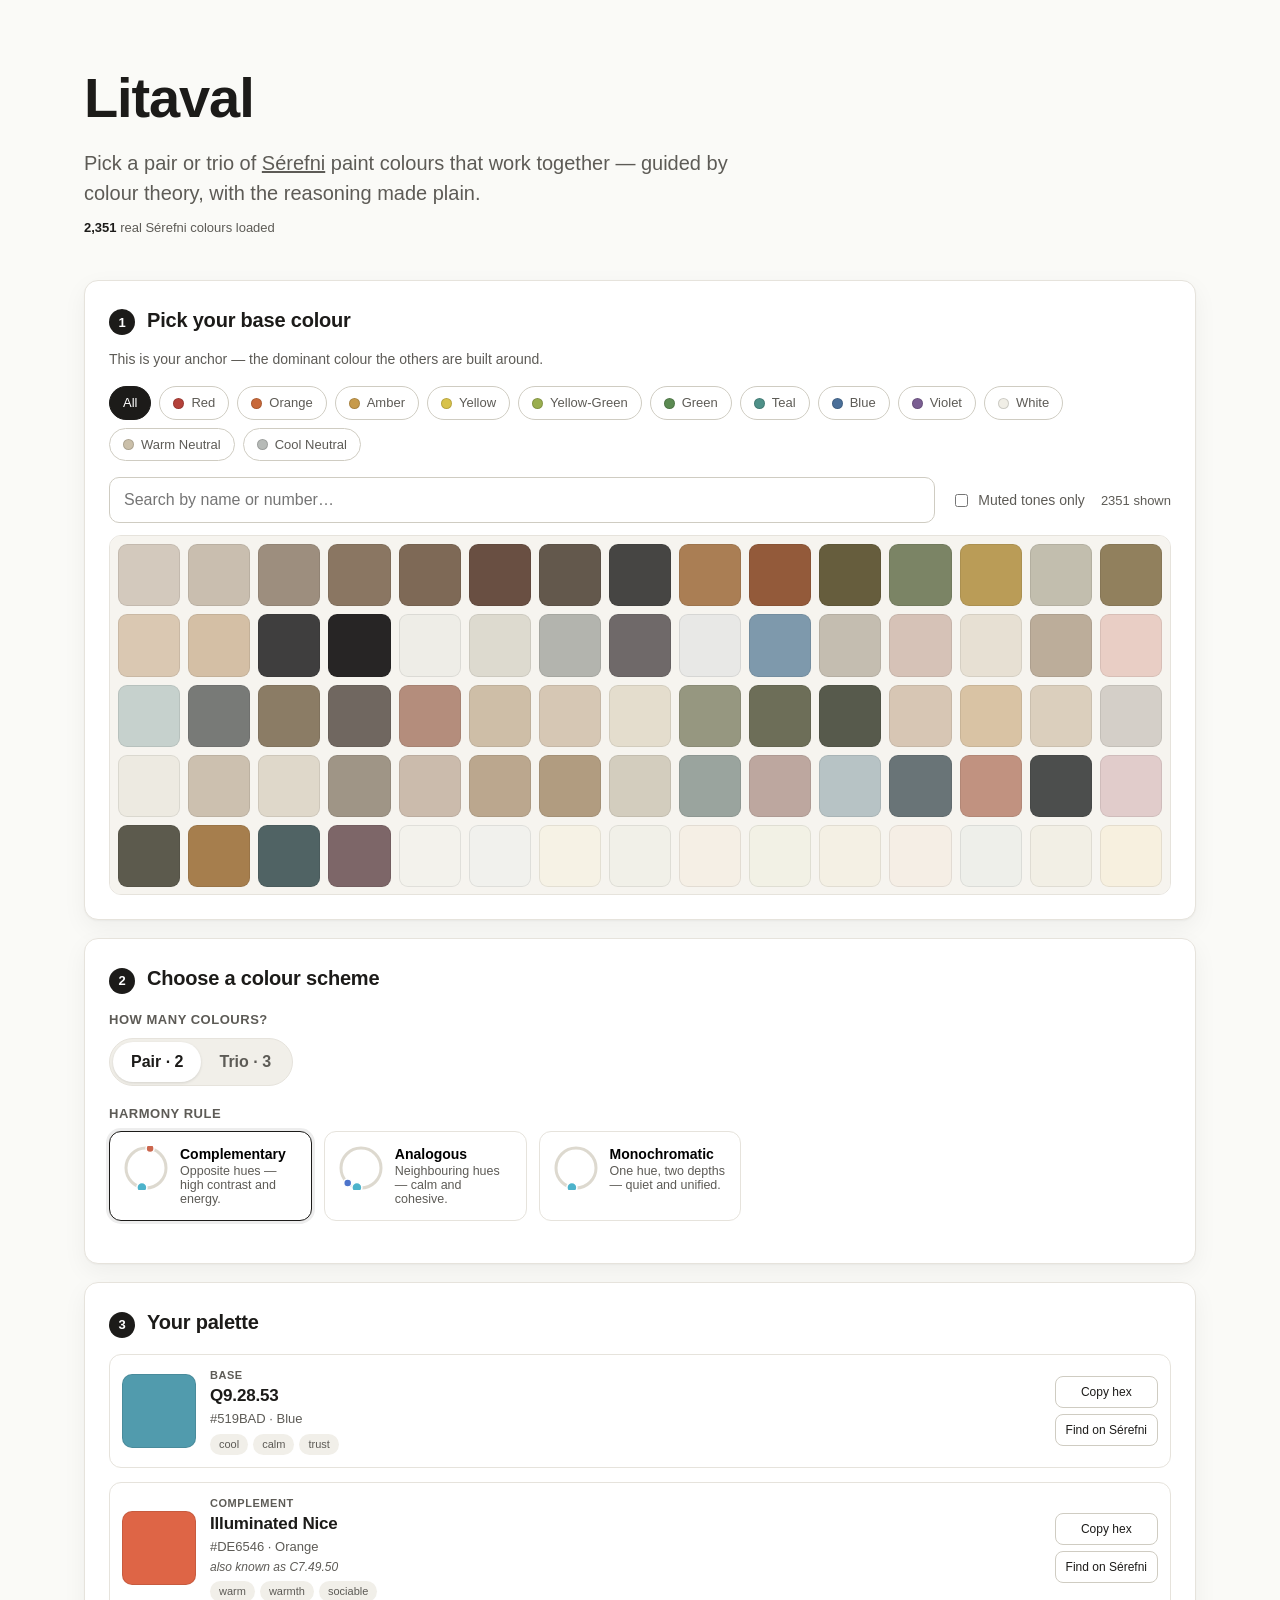
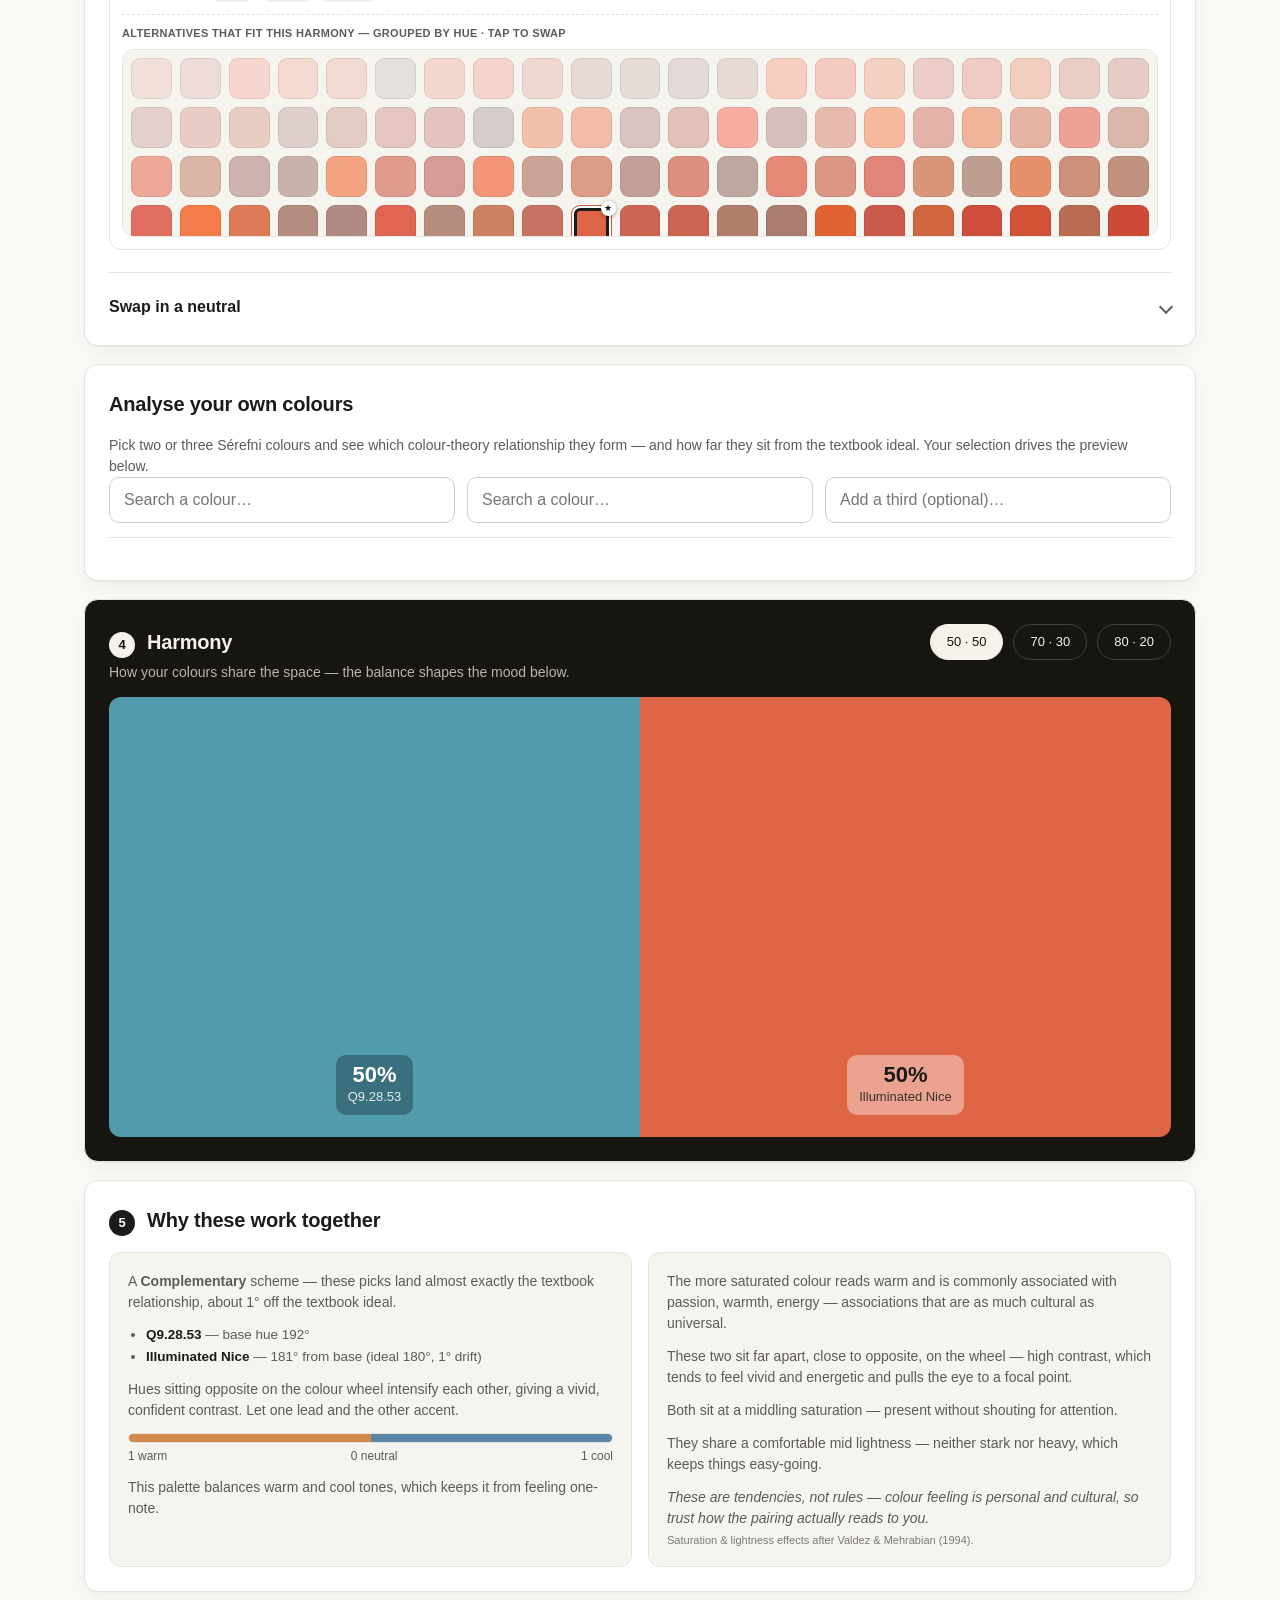
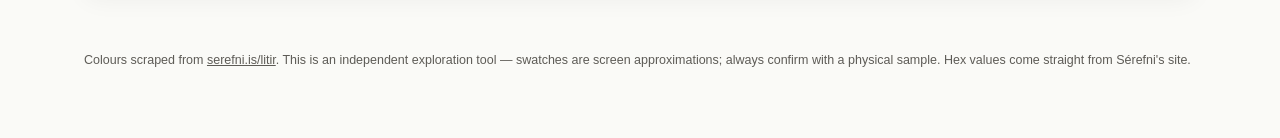
==== commit 68f23912: "comb sweep: dead-code, error-honesty, dedup, and a test harness Review-driven cleanup of the full co" ====
--- a/index.html
+++ b/index.html
@@ -5,7 +5,7 @@
 <meta name="viewport" content="width=device-width, initial-scale=1">
 <title>Litaval — Serefni colour pairing tool</title>
 <link rel="preconnect" href="https://serefni.is">
-<link rel="stylesheet" href="styles.css?v=16">
+<link rel="stylesheet" href="styles.css?v=17">
 </head>
 <body>
 
@@ -102,7 +102,7 @@
   <p>Colours scraped from <a href="https://serefni.is/litir/" target="_blank" rel="noopener">serefni.is/litir</a>. This is an independent exploration tool — swatches are screen approximations; always confirm with a physical sample. Hex values come straight from Sérefni's site.</p>
 </footer>
 
-<script src="colors.js?v=16"></script>
-<script src="app.js?v=16"></script>
+<script src="colors.js?v=17"></script>
+<script src="app.js?v=17"></script>
 </body>
 </html>
--- a/styles.css
+++ b/styles.css
@@ -207,7 +207,7 @@
 }
 .ratio-presets button:hover{background:#26241c}
 .ratio-presets button.is-active{background:#f4f2ea; color:#16150f; border-color:#f4f2ea}
-.ratio-band{display:flex; width:100%; height:min(56vh,440px); border-radius:12px; overflow:hidden; position:relative; user-select:none; margin-top:14px}
+.ratio-band{display:flex; width:100%; height:min(56vh,440px); border-radius:12px; overflow:hidden; position:relative; margin-top:14px}
 .rseg{position:relative; height:100%; display:flex; align-items:flex-end; justify-content:center; overflow:hidden; min-width:0}
 .rseg .rlabel{
   margin-bottom:22px; background:rgba(0,0,0,.32); backdrop-filter:blur(3px); color:#fff; padding:8px 12px;
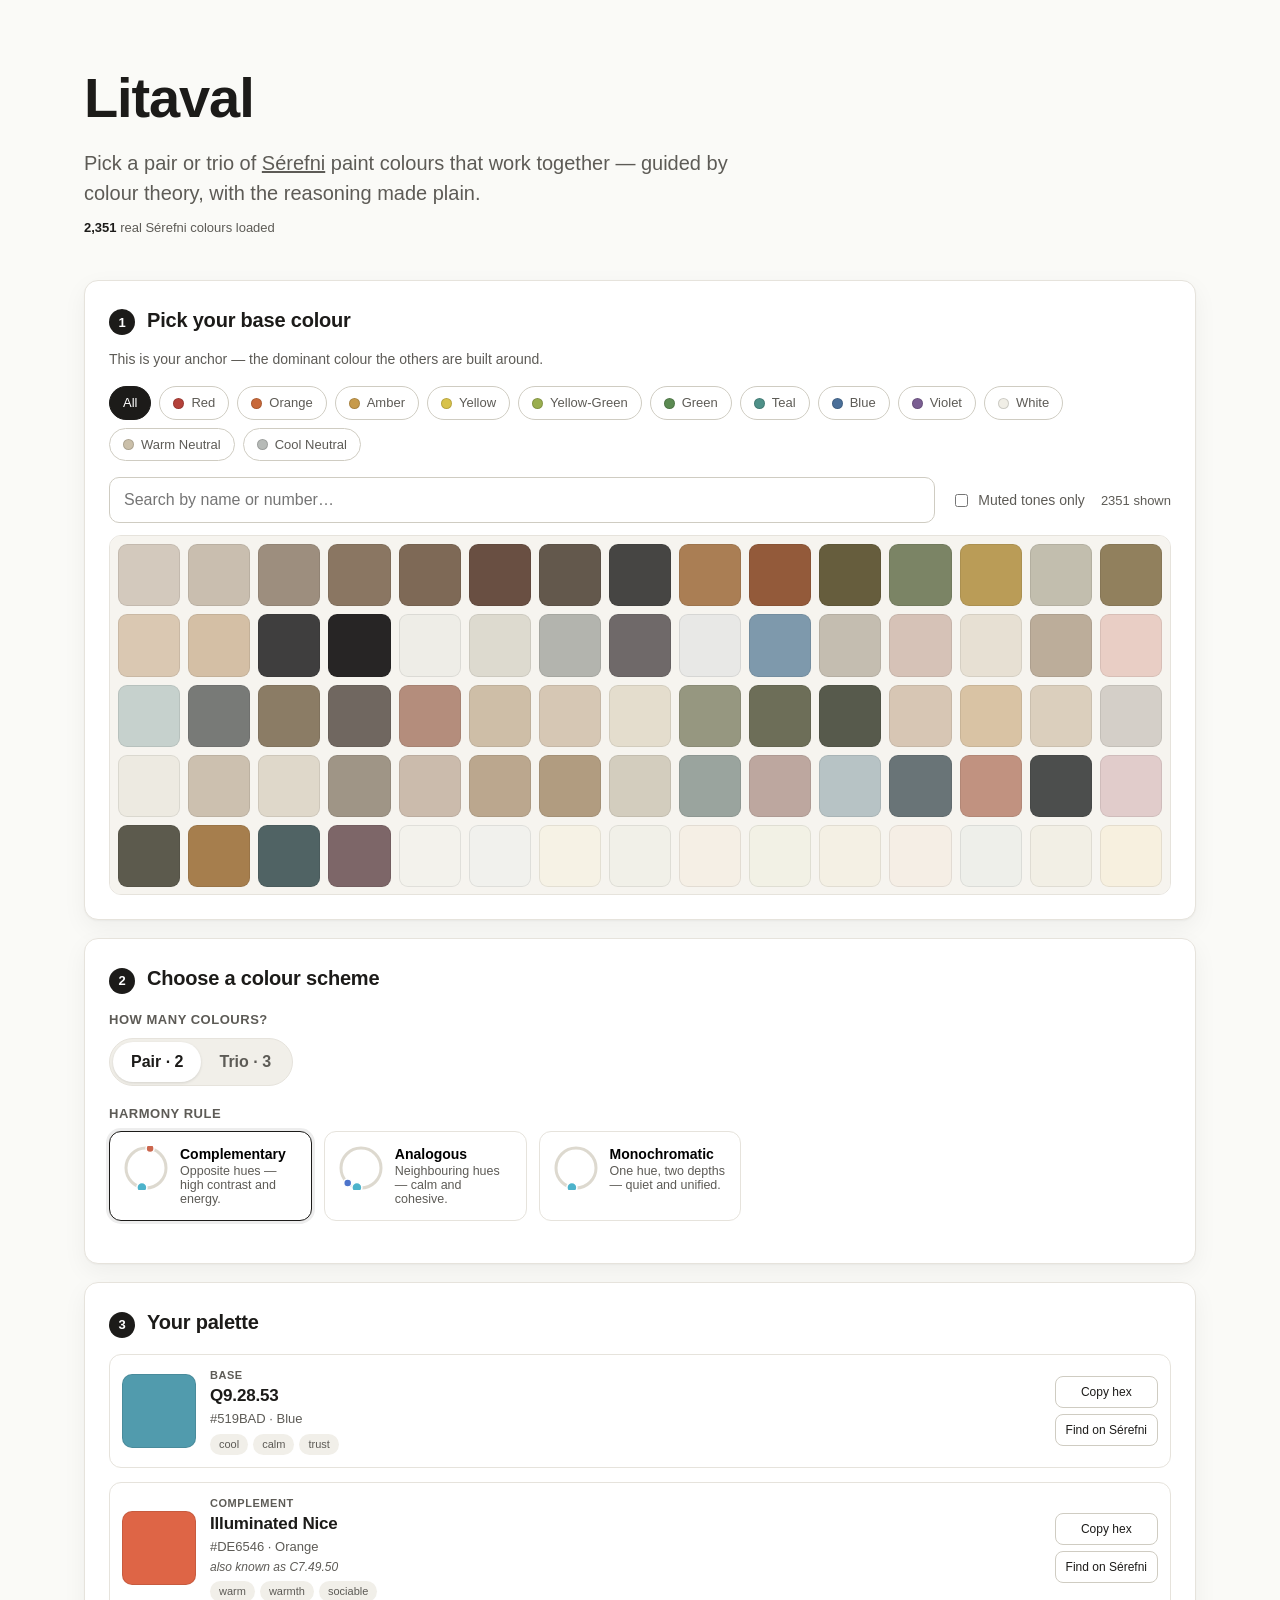
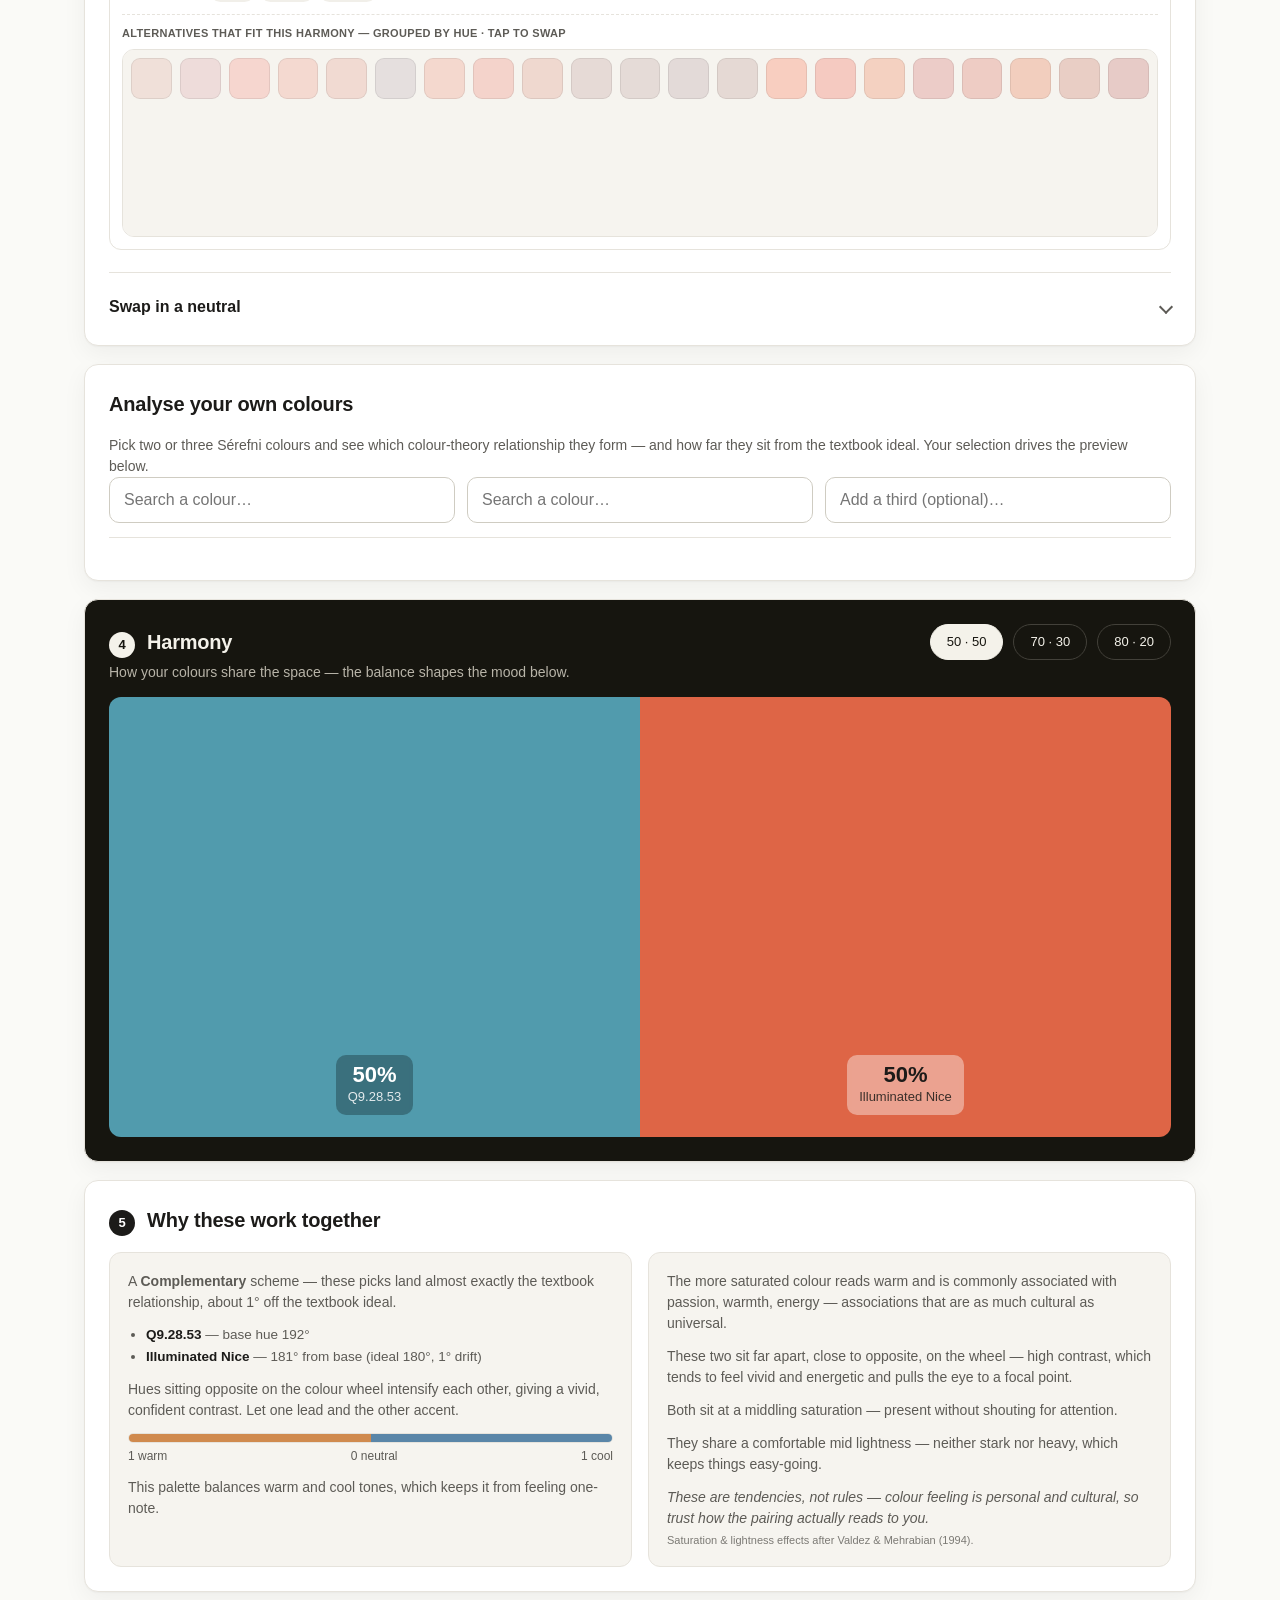
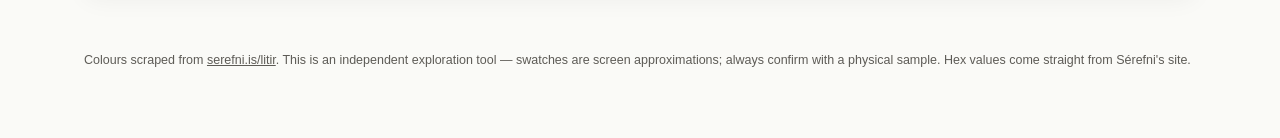
==== commit 75bbefdc: "Exclude already-placed colours from the neutral grid (D1) The neutral picker now hides colours alrea" ====
--- a/index.html
+++ b/index.html
@@ -5,7 +5,7 @@
 <meta name="viewport" content="width=device-width, initial-scale=1">
 <title>Litaval — Serefni colour pairing tool</title>
 <link rel="preconnect" href="https://serefni.is">
-<link rel="stylesheet" href="styles.css?v=17">
+<link rel="stylesheet" href="styles.css?v=18">
 </head>
 <body>
 
@@ -102,7 +102,7 @@
   <p>Colours scraped from <a href="https://serefni.is/litir/" target="_blank" rel="noopener">serefni.is/litir</a>. This is an independent exploration tool — swatches are screen approximations; always confirm with a physical sample. Hex values come straight from Sérefni's site.</p>
 </footer>
 
-<script src="colors.js?v=17"></script>
-<script src="app.js?v=17"></script>
+<script src="colors.js?v=18"></script>
+<script src="app.js?v=18"></script>
 </body>
 </html>
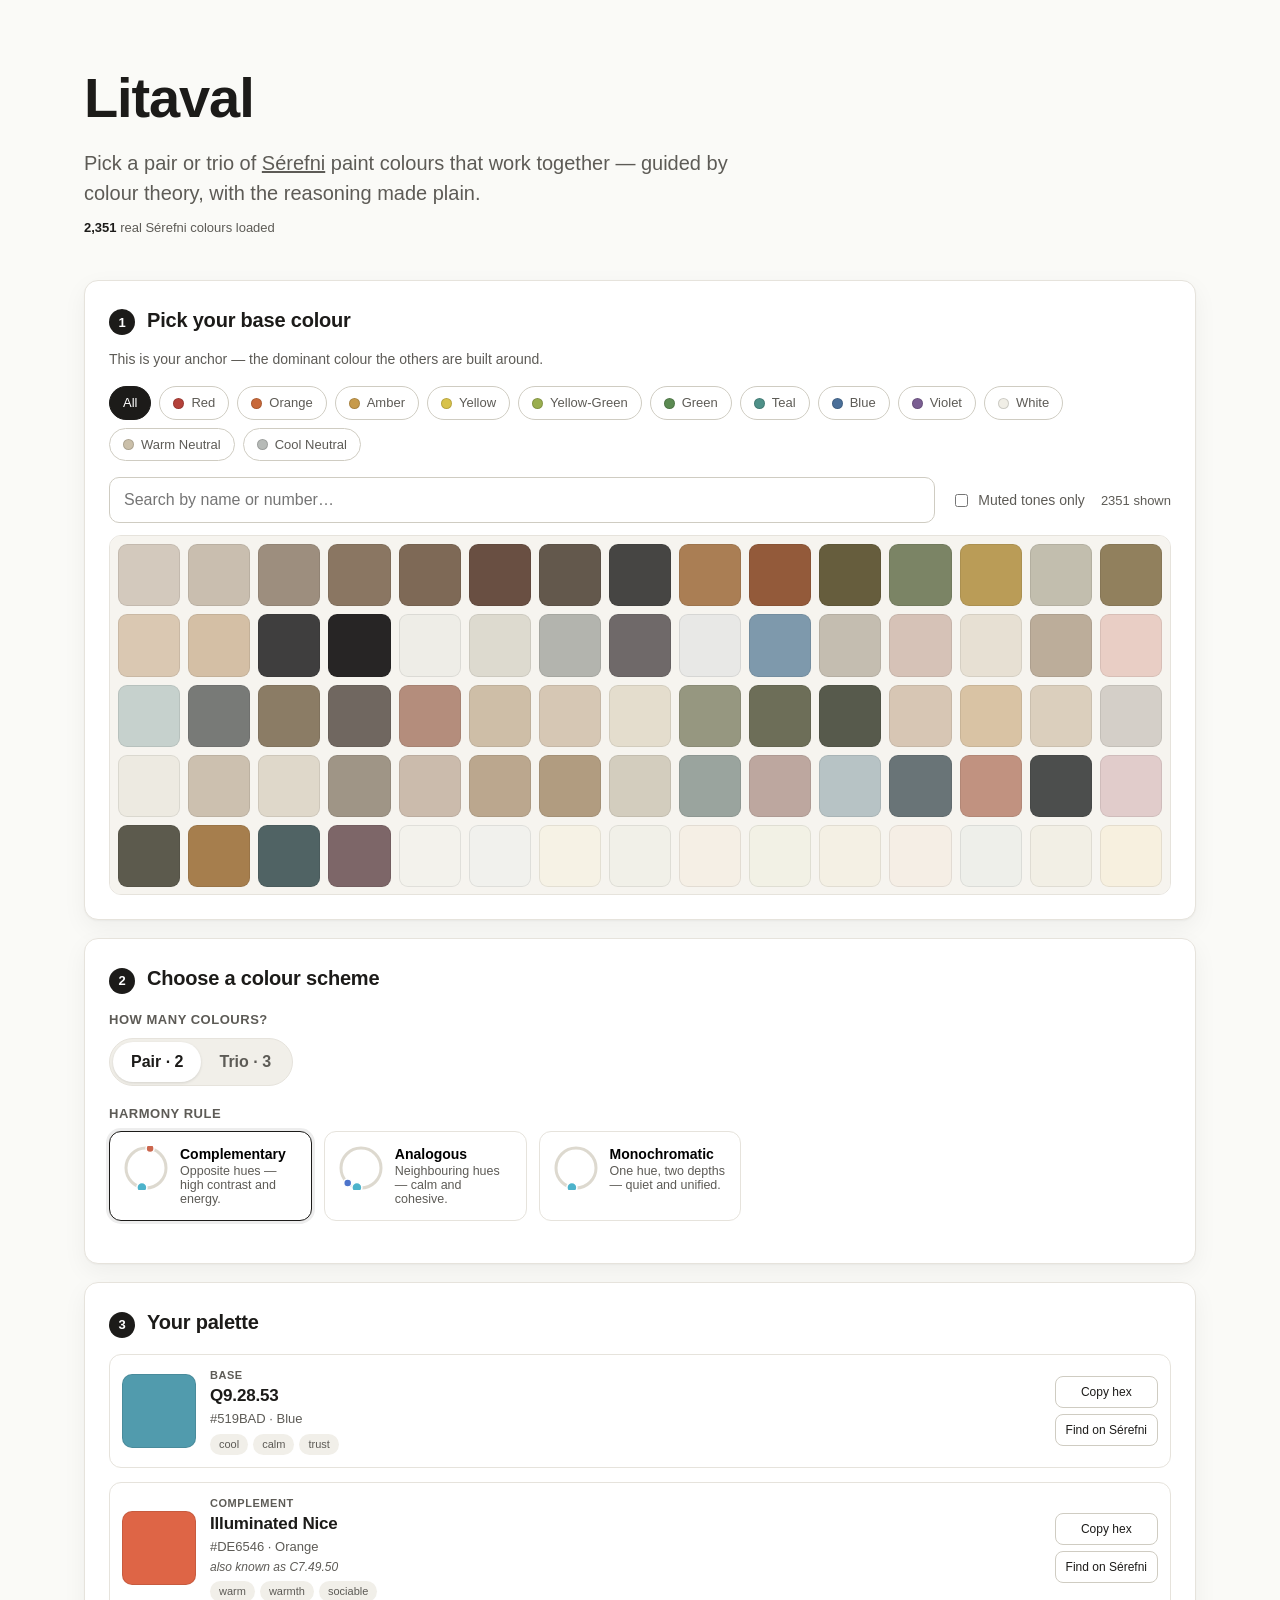
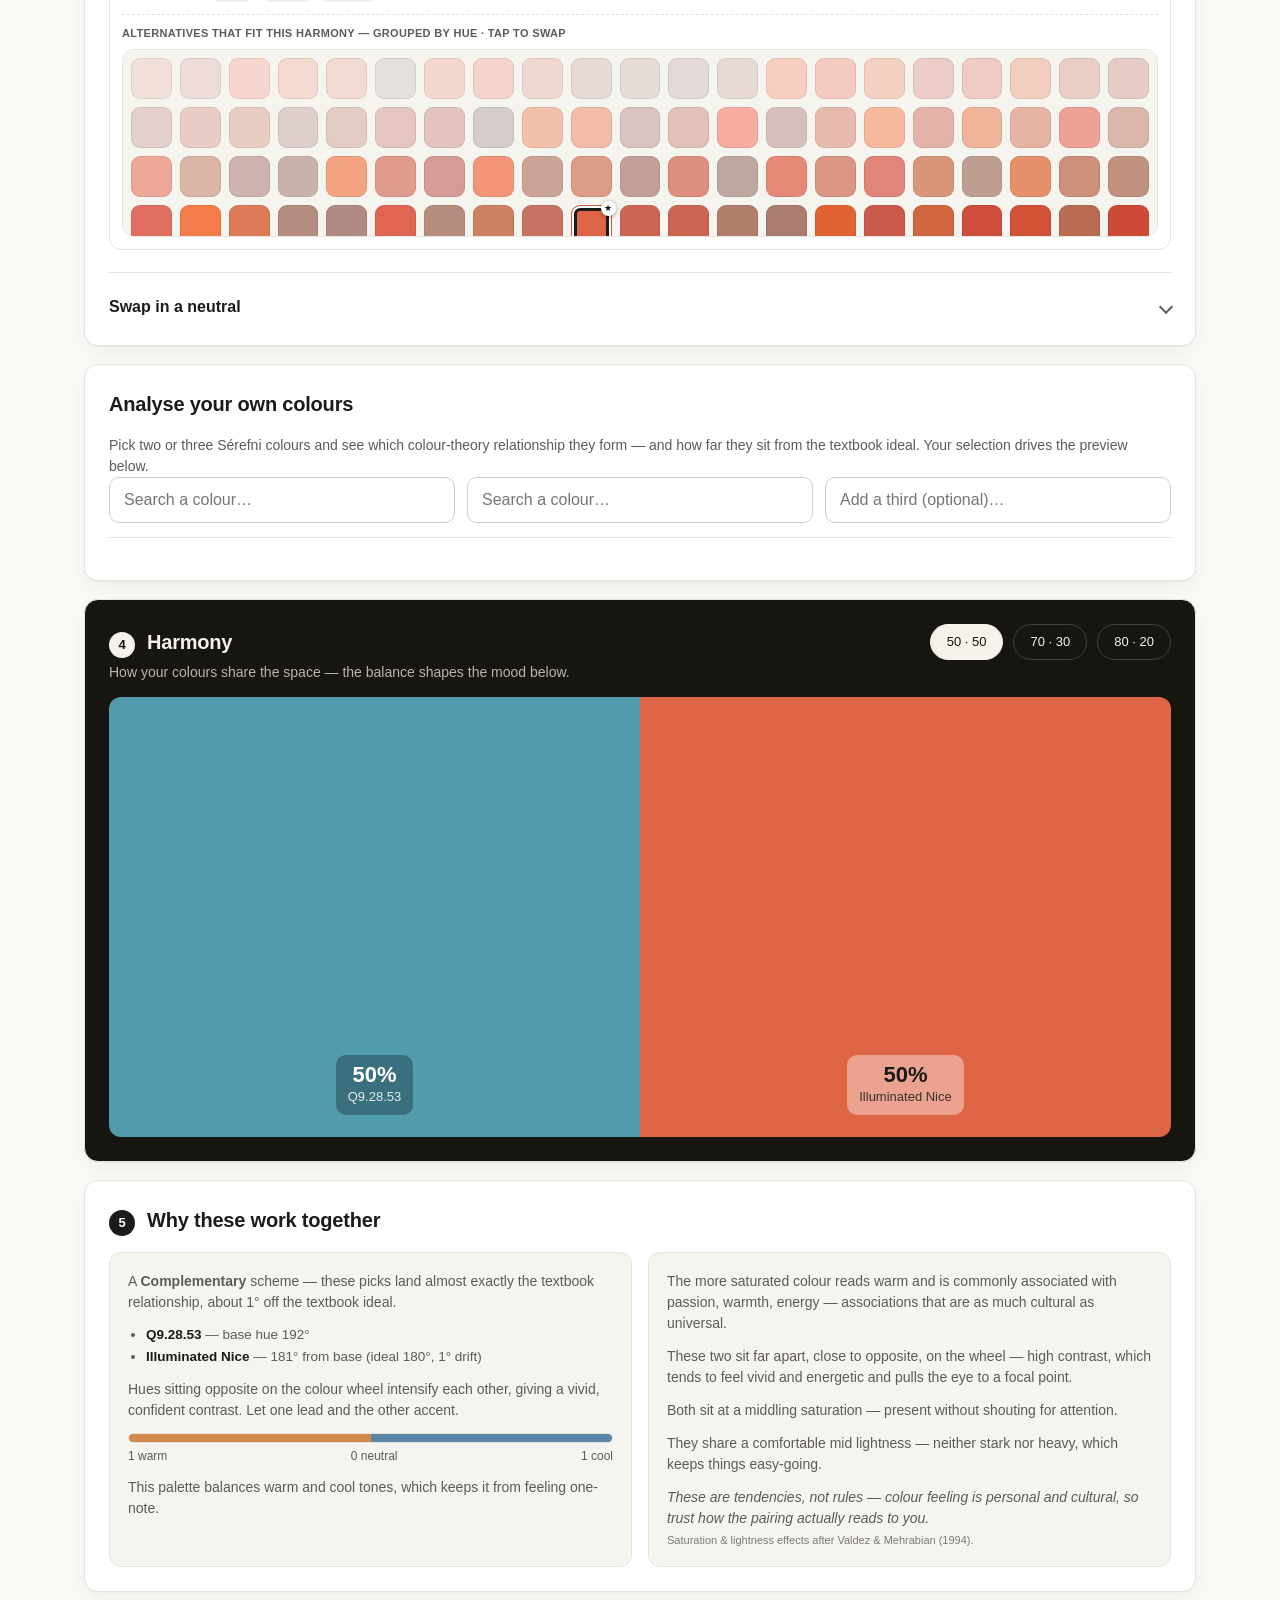
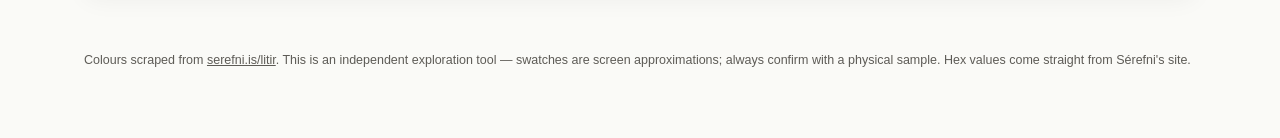
==== commit 62ca95aa: "comb sweep r2: harness robustness, drift consistency, small fixes Second review-driven pass. Round 1" ====
--- a/index.html
+++ b/index.html
@@ -5,7 +5,7 @@
 <meta name="viewport" content="width=device-width, initial-scale=1">
 <title>Litaval — Serefni colour pairing tool</title>
 <link rel="preconnect" href="https://serefni.is">
-<link rel="stylesheet" href="styles.css?v=18">
+<link rel="stylesheet" href="styles.css?v=19">
 </head>
 <body>
 
@@ -102,7 +102,7 @@
   <p>Colours scraped from <a href="https://serefni.is/litir/" target="_blank" rel="noopener">serefni.is/litir</a>. This is an independent exploration tool — swatches are screen approximations; always confirm with a physical sample. Hex values come straight from Sérefni's site.</p>
 </footer>
 
-<script src="colors.js?v=18"></script>
-<script src="app.js?v=18"></script>
+<script src="colors.js?v=19"></script>
+<script src="app.js?v=19"></script>
 </body>
 </html>
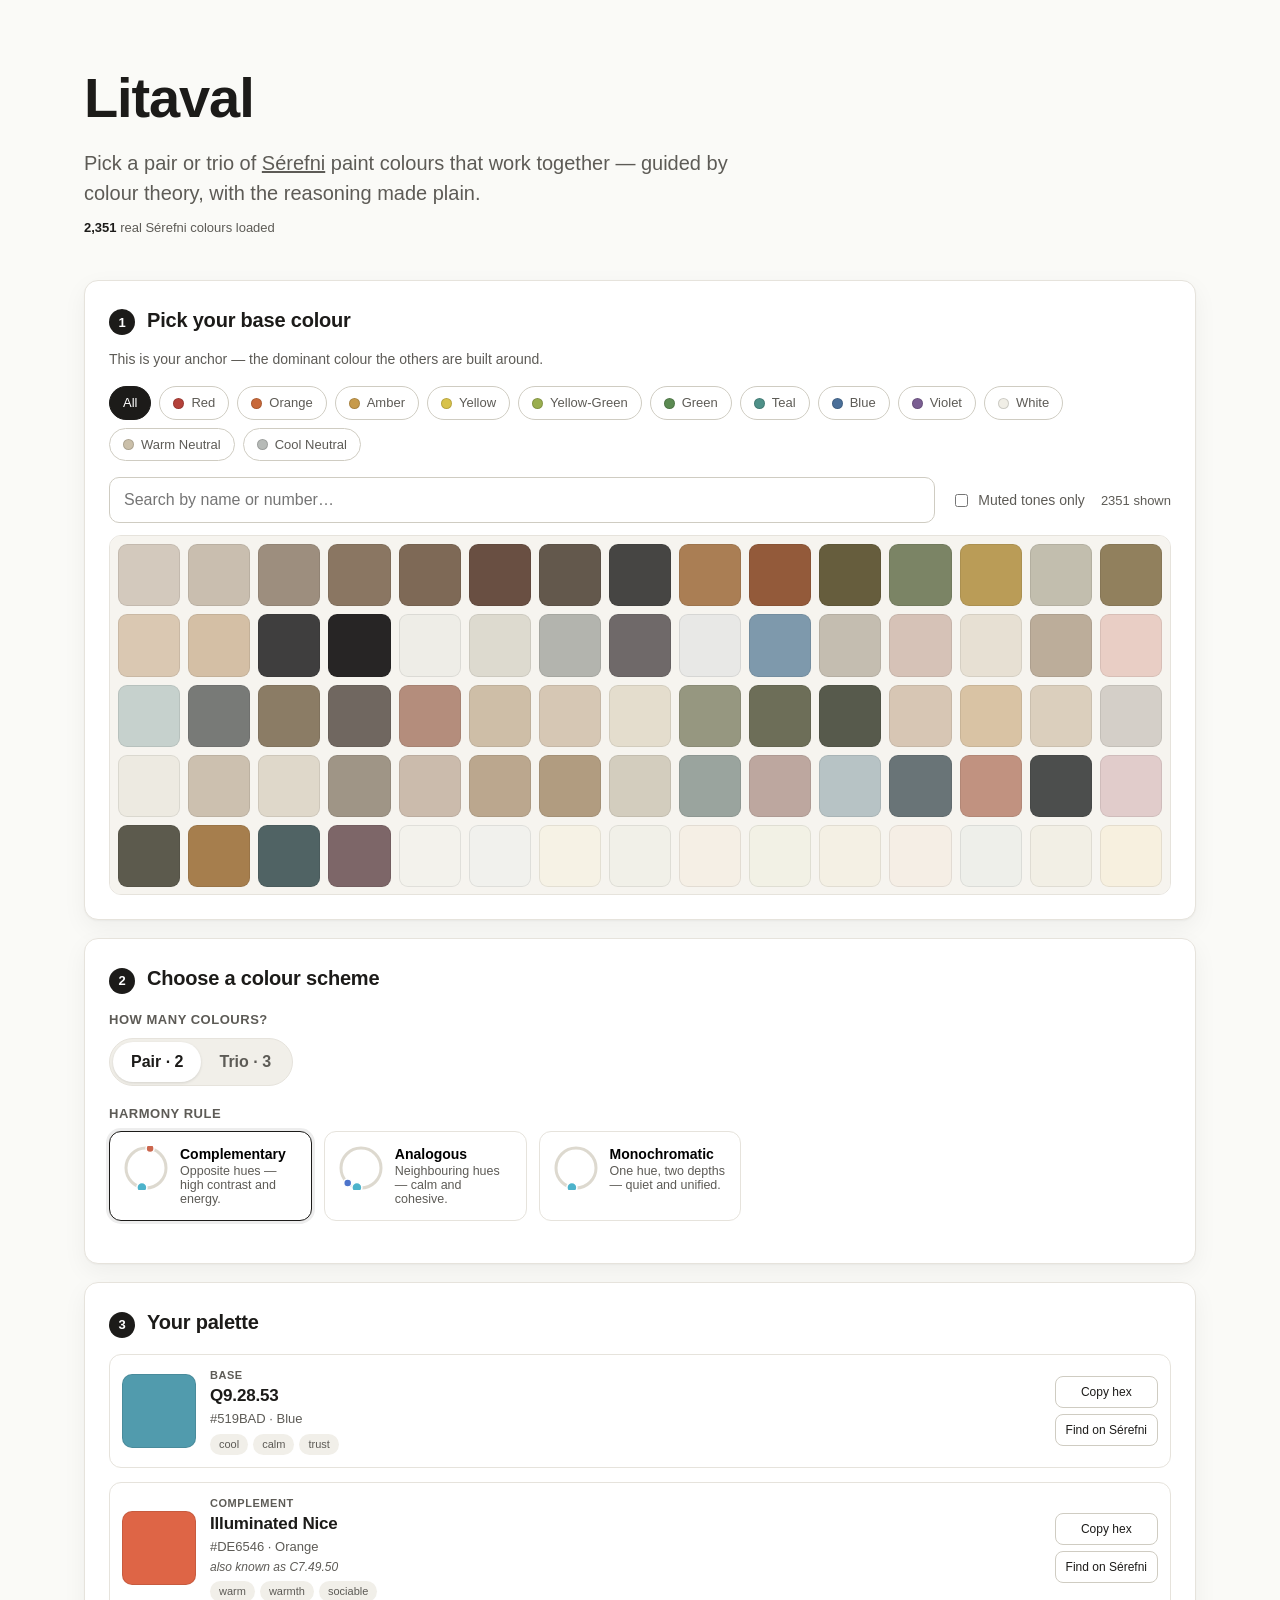
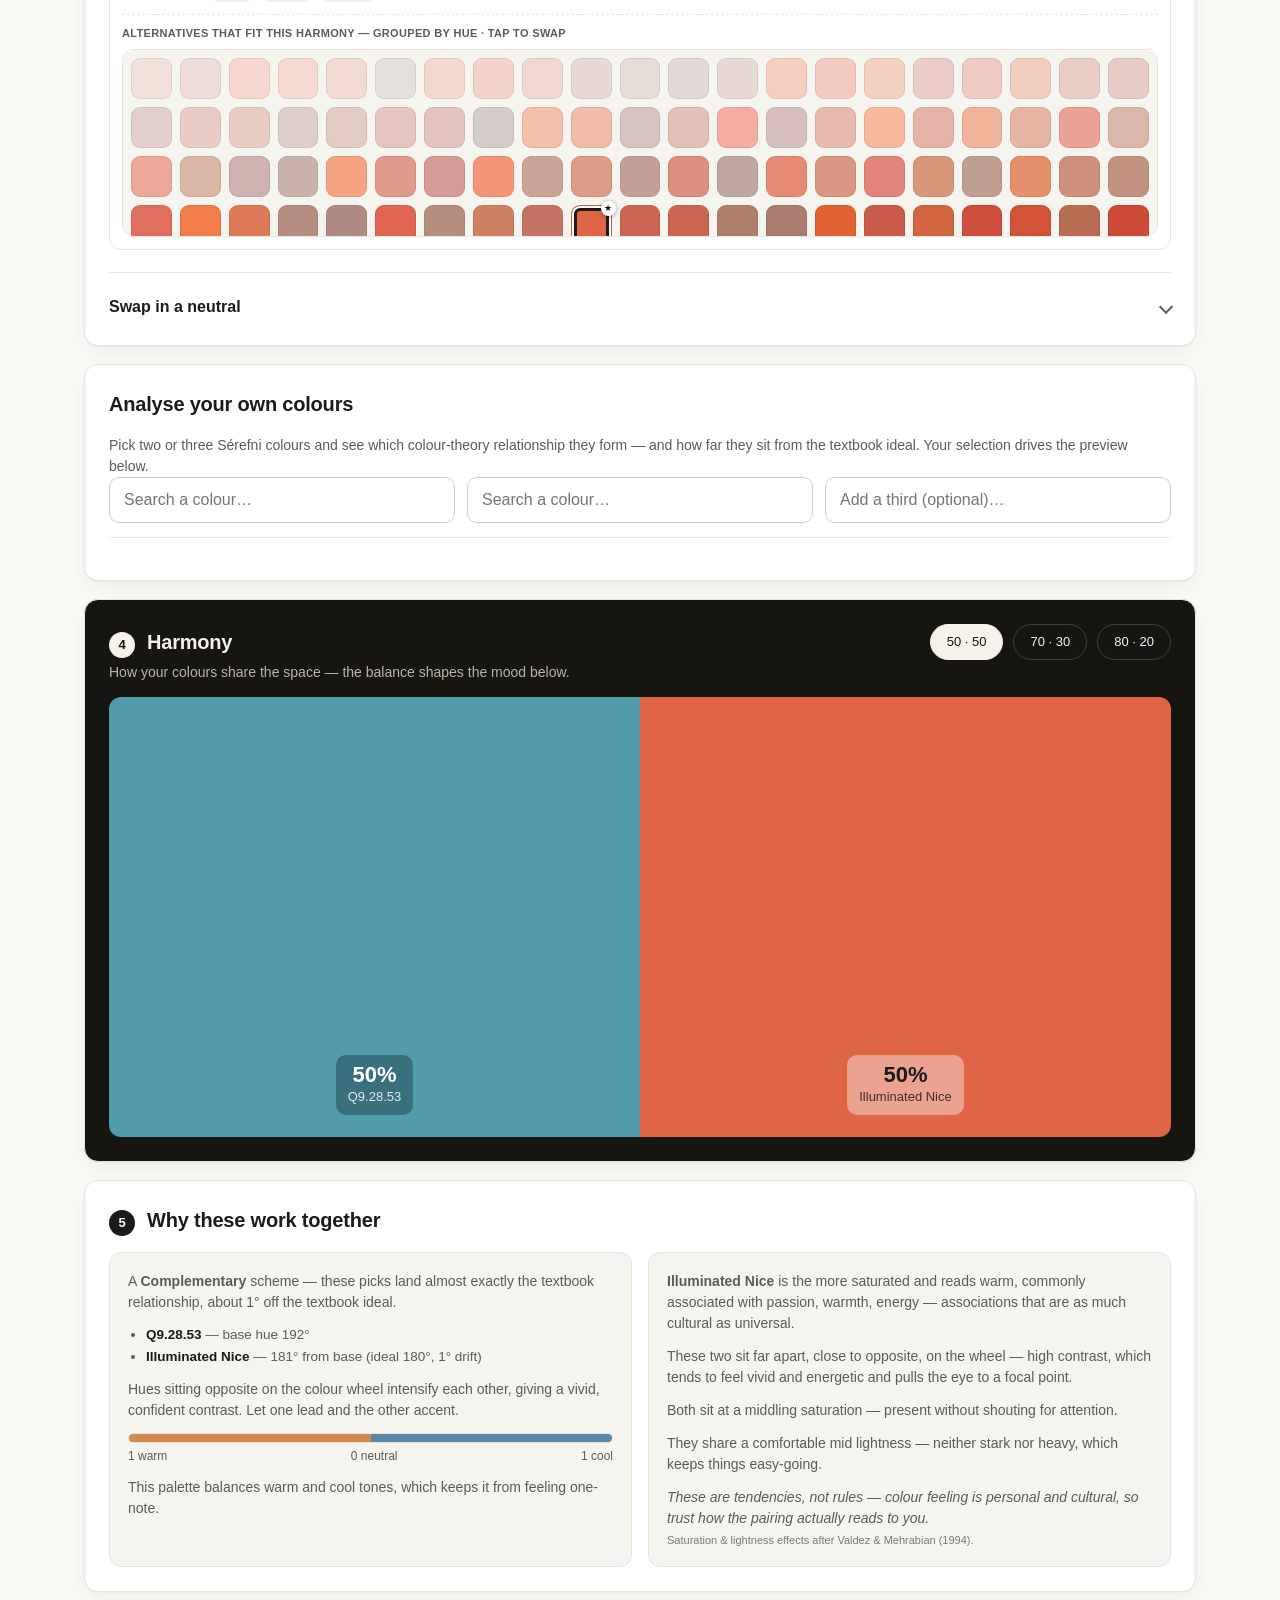
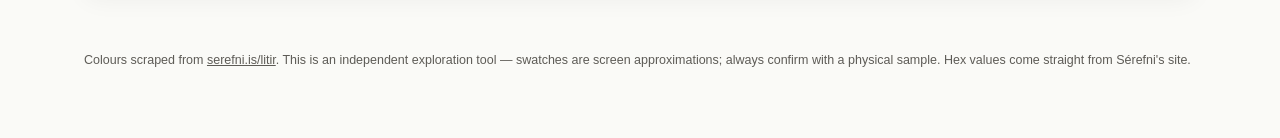
==== commit 97955b40: "Name the singled-out colour in the pairing narrative When a narrative sentence points at one colour," ====
--- a/index.html
+++ b/index.html
@@ -5,7 +5,7 @@
 <meta name="viewport" content="width=device-width, initial-scale=1">
 <title>Litaval — Serefni colour pairing tool</title>
 <link rel="preconnect" href="https://serefni.is">
-<link rel="stylesheet" href="styles.css?v=19">
+<link rel="stylesheet" href="styles.css?v=21">
 </head>
 <body>
 
@@ -102,7 +102,7 @@
   <p>Colours scraped from <a href="https://serefni.is/litir/" target="_blank" rel="noopener">serefni.is/litir</a>. This is an independent exploration tool — swatches are screen approximations; always confirm with a physical sample. Hex values come straight from Sérefni's site.</p>
 </footer>
 
-<script src="colors.js?v=19"></script>
-<script src="app.js?v=19"></script>
+<script src="colors.js?v=21"></script>
+<script src="app.js?v=21"></script>
 </body>
 </html>
